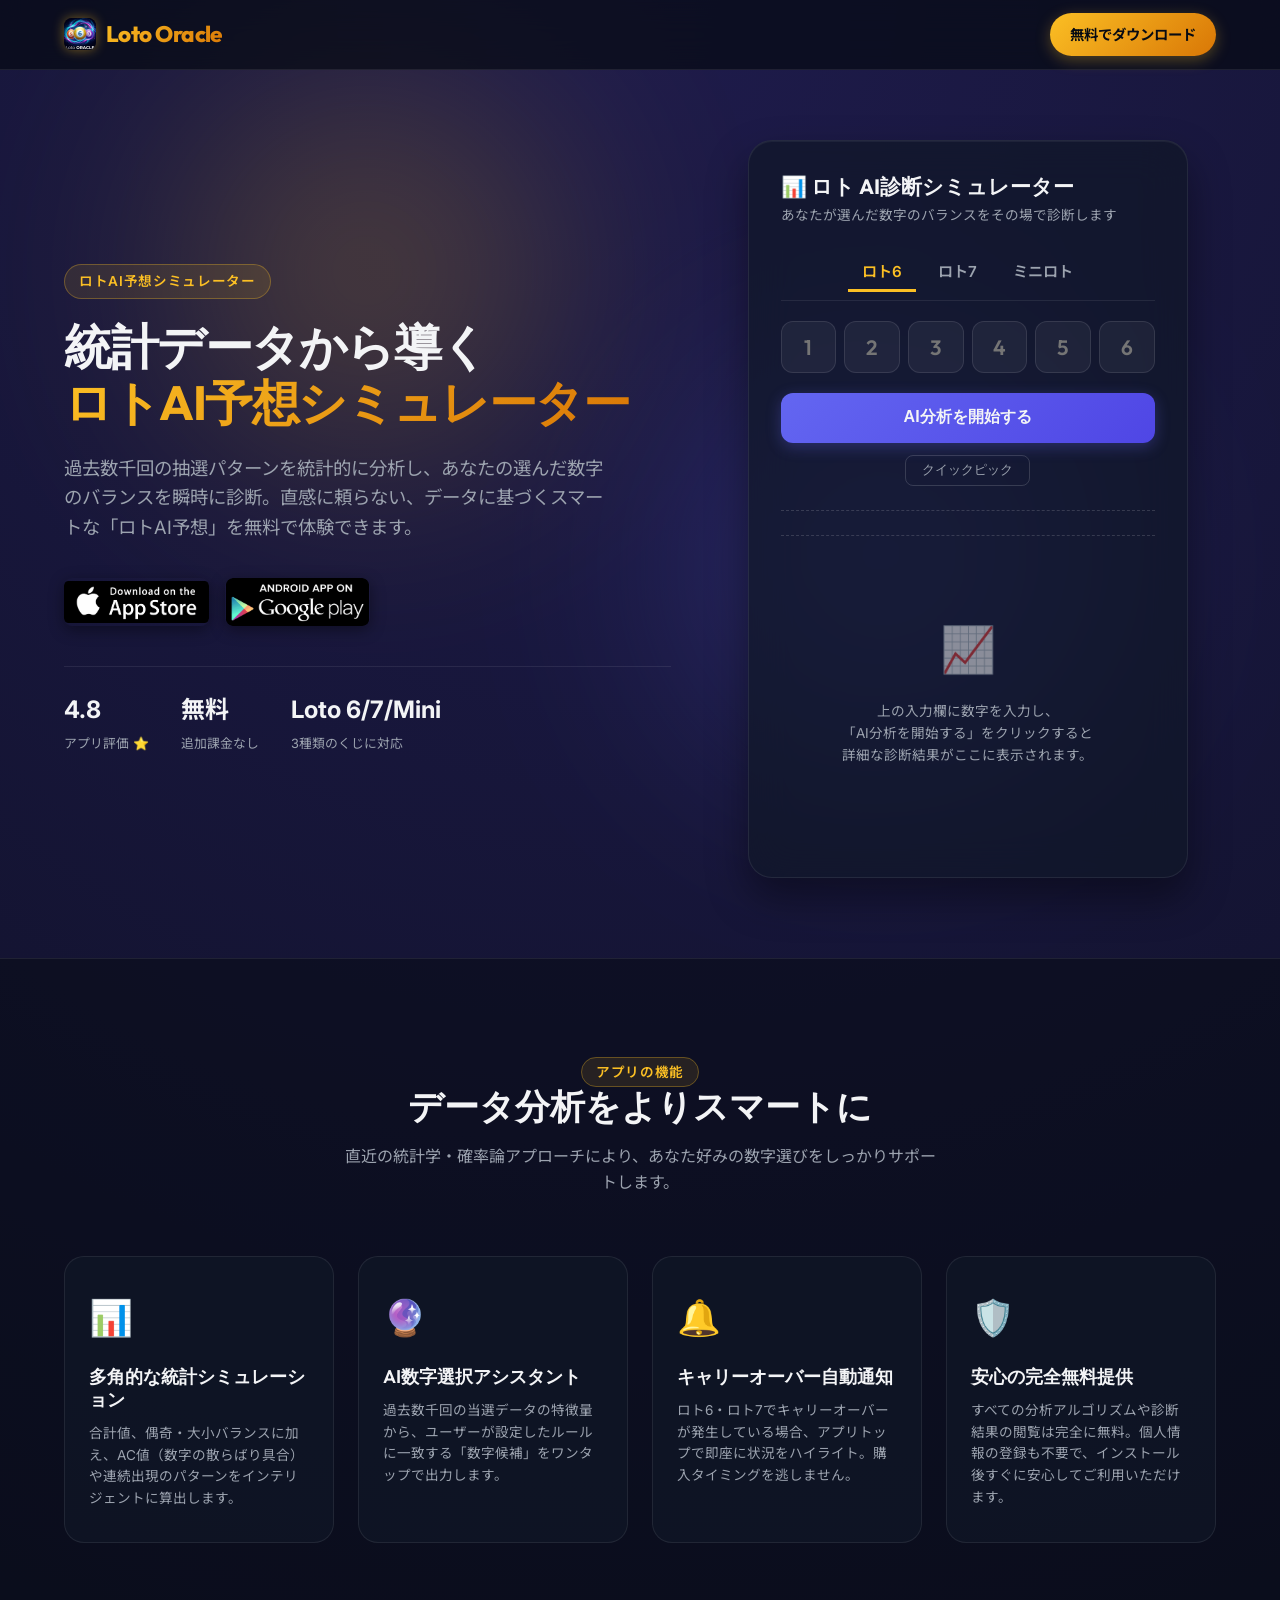
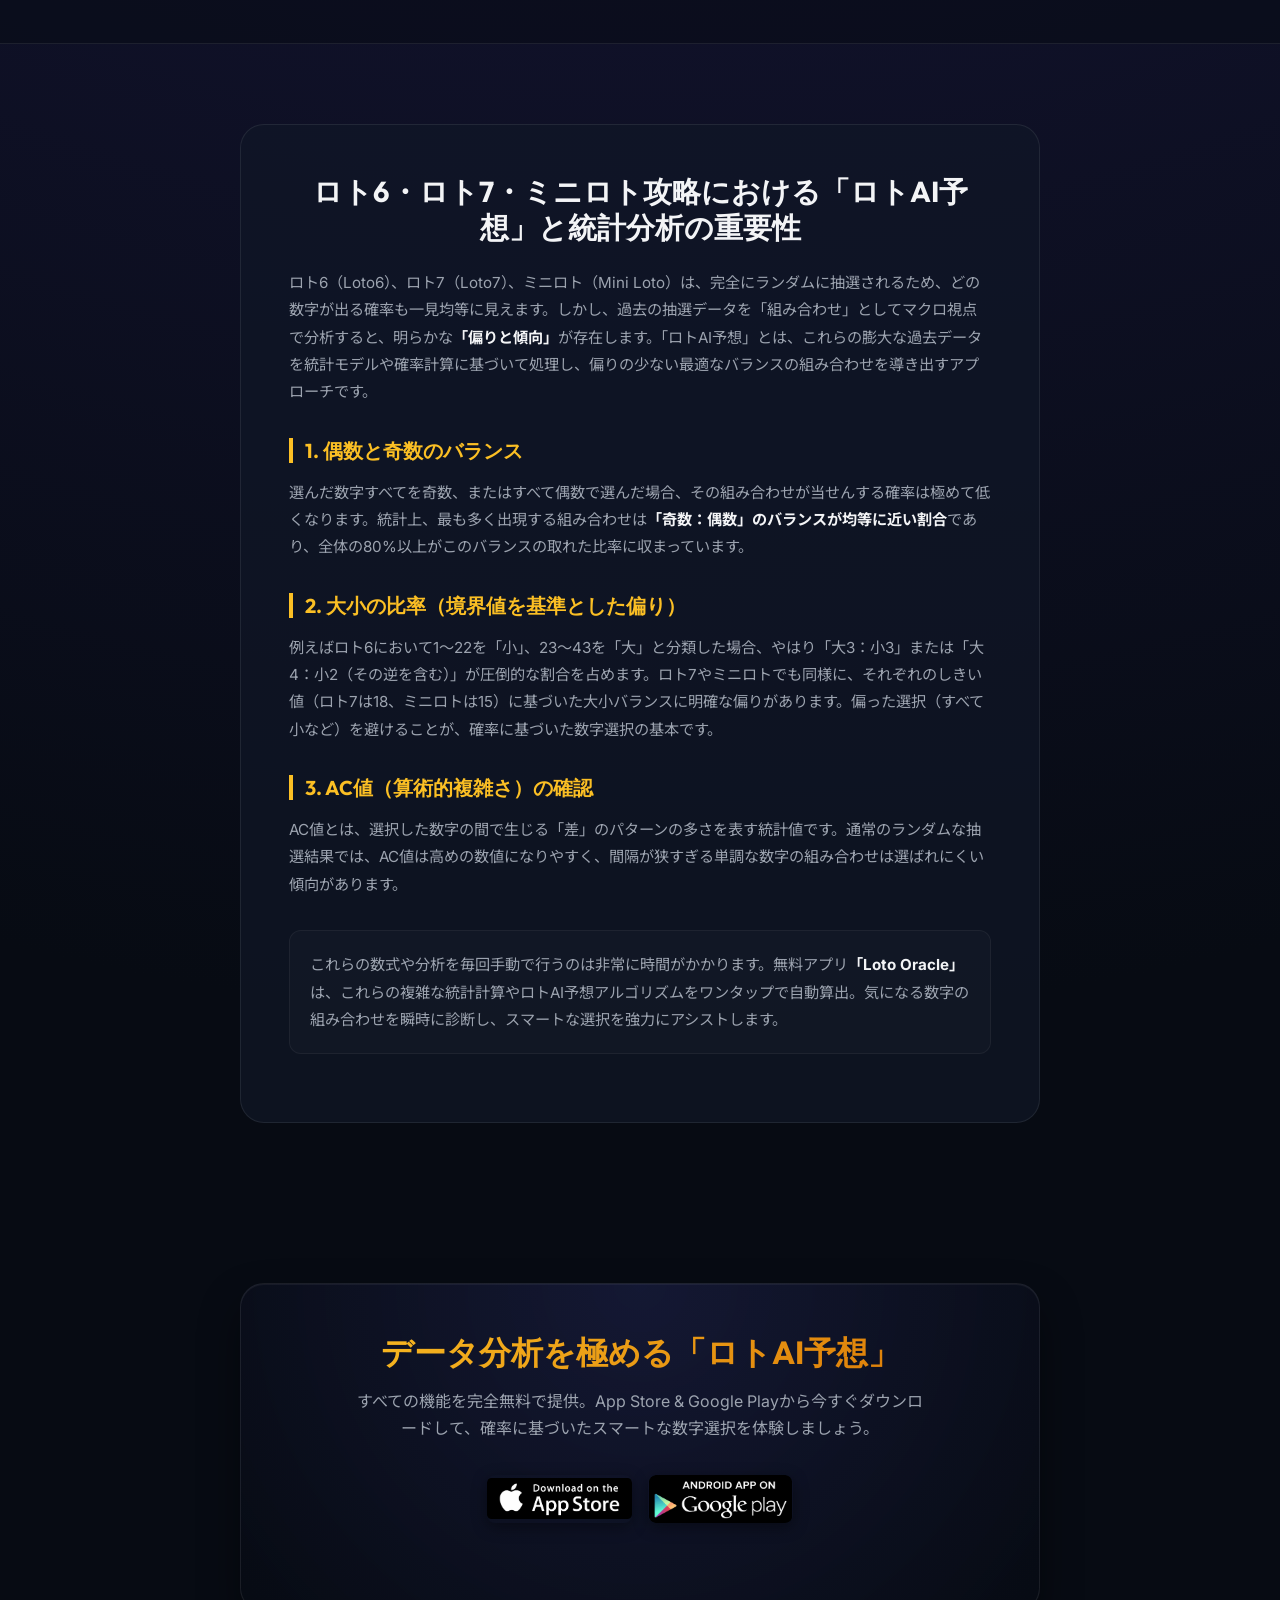
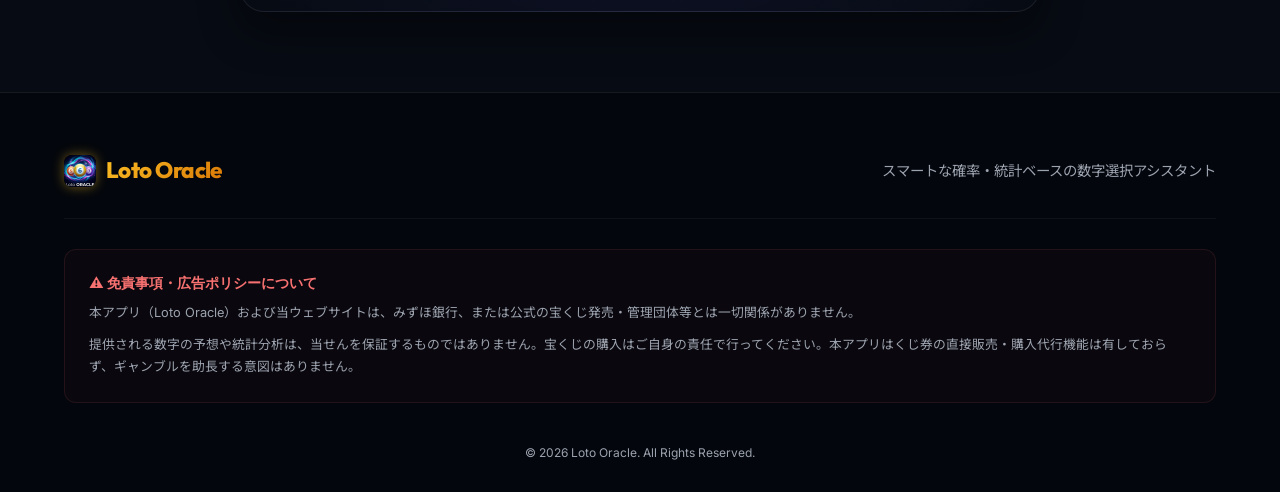
==== index.html @ 6b55619c "Initial commit for Loto Oracle LP" ====
<!DOCTYPE html>
<html lang="ja">
<head>
    <meta charset="UTF-8">
    <meta name="viewport" content="width=device-width, initial-scale=1.0">
    <title>ロトAI予想＆統計分析シミュレーター | Loto Oracle 公式サイト</title>
    <meta name="description" content="ロト6・ロト7・ミニロトのデータを高度分析する「ロトAI予想シミュレーター」。過去の出現確率や大小バランス、偶奇比率を瞬時に測定。データに基づく確率重視の選択を無料サポート。">
    <meta name="keywords" content="ロトAI予想, ロト6, ロト7, ミニロト, ロト 予想, ロト 統計, ロト 分析, ロト6 過去データ, ロト 無料アプリ, Loto Oracle">
    
    <!-- Open Graph Protocol (OGP) -->
    <meta property="og:title" content="ロトAI予想＆統計分析シミュレーター | Loto Oracle">
    <meta property="og:description" content="過去データから出現傾向をグラフ分析するシミュレーター。あなたの選択した数字をAIが即時に診断します！">
    <meta property="og:type" content="website">
    <meta property="og:url" content="https://loto-oracle.github.io/">
    <meta property="og:image" content="https://loto-oracle.github.io/assets/og-image.png">
    <meta property="og:site_name" content="Loto Oracle">
    
    <!-- Twitter Card -->
    <meta name="twitter:card" content="summary_large_image">
    <meta name="twitter:title" content="ロトAI予想＆統計分析シミュレーター | Loto Oracle">
    <meta name="twitter:description" content="ロト6・ロト7・ミニロトの過去データをAIで統計分析！あなたの選んだ数字のバランスを瞬時に測定する無料シミュレータアプリ。">
    
    <!-- Google Fonts -->
    <link rel="preconnect" href="https://fonts.googleapis.com">
    <link rel="preconnect" href="https://fonts.gstatic.com" crossorigin>
    <link href="https://fonts.googleapis.com/css2?family=Inter:wght@400;500;600;700;800&family=Outfit:wght@500;600;700;800&family=Noto+Sans+JP:wght@400;500;700&display=swap" rel="stylesheet">
    
    <!-- Stylesheet -->
    <link rel="stylesheet" href="style.css">
    
    <!-- Schema.org JSON-LD (Structured Data) for SEO -->
    <script type="application/ld+json">
    {
      "@context": "https://schema.org",
      "@type": "SoftwareApplication",
      "name": "Loto Oracle",
      "operatingSystem": "iOS, Android",
      "applicationCategory": "UtilitiesApplication",
      "offers": {
        "@type": "Offer",
        "price": "0",
        "priceCurrency": "JPY"
      },
      "description": "ロト6・ロト7・ミニロトの過去データをAIが統計分析し、数字の偏りや出現頻度を可視化する無料の分析ツールアプリ（ロトAI予想）。",
      "aggregateRating": {
        "@type": "AggregateRating",
        "ratingValue": "4.8",
        "ratingCount": "512"
      }
    }
    </script>
</head>
<body>

    <!-- Header -->
    <header class="header">
        <div class="header-container">
            <div class="logo">
                <img src="app-icon.png" alt="Loto Oracle App Icon" class="logo-icon-img">
                <span class="logo-text">Loto Oracle</span>
            </div>
            <a href="https://onelink.to/76cms6" class="header-cta-btn" id="header-download-btn">無料でダウンロード</a>
        </div>
    </header>

    <main>
        <!-- Hero Section -->
        <section class="hero-section">
            <div class="hero-background">
                <div class="glow-orb orb-1"></div>
                <div class="glow-orb orb-2"></div>
            </div>
            <div class="hero-container">
                <div class="hero-content">
                    <span class="badge">ロトAI予想シミュレーター</span>
                    <h1 class="hero-title">統計データから導く<br><span class="gradient-text">ロトAI予想シミュレーター</span></h1>
                    <p class="hero-subtitle">
                        過去数千回の抽選パターンを統計的に分析し、あなたの選んだ数字のバランスを瞬時に診断。直感に頼らない、データに基づくスマートな「ロトAI予想」を無料で体験できます。
                    </p>
                    <div class="download-buttons">
                        <a href="https://onelink.to/76cms6" class="store-badge-btn" target="_blank" id="hero-appstore">
                            <img src="app-store-badge.png" alt="App Store からダウンロード" class="store-badge-img">
                        </a>
                        <a href="https://onelink.to/76cms6" class="store-badge-btn" target="_blank" id="hero-googleplay">
                            <img src="google-play-badge.png" alt="Google Play で手に入れよう" class="store-badge-img">
                        </a>
                    </div>
                    <div class="app-stats">
                        <div class="stat-item">
                            <span class="stat-number">4.8</span>
                            <span class="stat-label">アプリ評価 ⭐</span>
                        </div>
                        <div class="stat-item">
                            <span class="stat-number">無料</span>
                            <span class="stat-label">追加課金なし</span>
                        </div>
                        <div class="stat-item">
                            <span class="stat-number">Loto 6/7/Mini</span>
                            <span class="stat-label">3種類のくじに対応</span>
                        </div>
                    </div>
                </div>
                <div class="hero-widget-area">
                    <!-- Web Diagnostic Simulator Widget -->
                    <div class="widget-card">
                        <div class="widget-header">
                            <h3>📊 ロト AI診断シミュレーター</h3>
                            <p>あなたが選んだ数字のバランスをその場で診断します</p>
                        </div>
                        <div class="widget-body">
                            <div class="widget-tabs">
                                <button type="button" class="tab-btn active" data-type="loto6">ロト6</button>
                                <button type="button" class="tab-btn" data-type="loto7">ロト7</button>
                                <button type="button" class="tab-btn" data-type="miniloto">ミニロト</button>
                            </div>
                            <div class="number-inputs" id="inputs-container">
                                <!-- Inputs dynamically generated by JavaScript -->
                            </div>
                            <button type="button" class="btn-diagnose" id="btn-diagnose">AI分析を開始する</button>
                            <div class="random-generator-container">
                                <button type="button" class="btn-secondary" id="btn-quick-select">クイックピック</button>
                            </div>

                            <!-- Diagnosis Result Area -->
                            <div class="result-area" id="result-area">
                                <!-- Placeholder -->
                                <div class="result-placeholder" id="result-placeholder">
                                    <div class="placeholder-icon">📈</div>
                                    <p>上の入力欄に数字を入力し、<br>「AI分析を開始する」をクリックすると<br>詳細な診断結果がここに表示されます。</p>
                                </div>

                                <!-- Diagnosis Result Content (Hidden initially) -->
                                <div class="result-content" id="result-content" style="display: none;">
                                    <div class="result-score-container">
                                        <div class="score-circle">
                                            <svg class="progress-ring" width="120" height="120">
                                                <circle class="progress-ring__circle-bg" stroke="#1f2937" stroke-width="8" fill="transparent" r="50" cx="60" cy="60"/>
                                                <circle class="progress-ring__circle" stroke="url(#goldGradient)" stroke-width="8" stroke-dasharray="314.16" stroke-dashoffset="314.16" fill="transparent" r="50" cx="60" cy="60"/>
                                                <defs>
                                                    <linearGradient id="goldGradient" x1="0%" y1="0%" x2="100%" y2="100%">
                                                        <stop offset="0%" stop-color="#fbbf24" />
                                                        <stop offset="100%" stop-color="#f59e0b" />
                                                    </linearGradient>
                                                </defs>
                                            </svg>
                                            <div class="score-value" id="score-value">0</div>
                                        </div>
                                        <div class="score-label-container">
                                            <h4 class="score-grade" id="score-grade">Cランク</h4>
                                            <p class="score-desc" id="score-summary">標準的な選択比率です。</p>
                                        </div>
                                    </div>
                                    <div class="details-list">
                                        <div class="detail-item">
                                            <span class="detail-name">🔢 合計値（バランス）</span>
                                            <span class="detail-status" id="detail-sum">-</span>
                                        </div>
                                        <div class="detail-item">
                                            <span class="detail-name">⚖️ 偶数・奇数の比率</span>
                                            <span class="detail-status" id="detail-evenodd">-</span>
                                        </div>
                                        <div class="detail-item">
                                            <span class="detail-name">📐 大小バランス <span id="highlow-threshold-label">(23基準)</span></span>
                                            <span class="detail-status" id="detail-highlow">-</span>
                                        </div>
                                        <div class="detail-item">
                                            <span class="detail-name">🔗 連続する数字の数</span>
                                            <span class="detail-status" id="detail-consecutive">-</span>
                                        </div>
                                    </div>
                                    <div class="result-footer-cta">
                                        <p>アプリ版なら、さらに詳細な**AC値**や**スランプ数字**の判定、過去データとの完全一致チェック機能が無料で利用可能です！</p>
                                        <a href="https://onelink.to/76cms6" class="btn-small-download">アプリでさらに詳しく診断する 🚀</a>
                                    </div>
                                </div>
                            </div>
                        </div>
                    </div>
                </div>
            </div>
        </section>

        <!-- Features Section -->
        <section class="features-section" id="features">
            <div class="container">
                <div class="section-header">
                    <span class="badge">アプリの機能</span>
                    <h2>データ分析をよりスマートに</h2>
                    <p class="section-desc">直近の統計学・確率論アプローチにより、あなた好みの数字選びをしっかりサポートします。</p>
                </div>
                <div class="features-grid">
                    <div class="feature-card">
                        <div class="feature-icon">📊</div>
                        <h3>多角的な統計シミュレーション</h3>
                        <p>合計値、偶奇・大小バランスに加え、AC値（数字の散らばり具合）や連続出現のパターンをインテリジェントに算出します。</p>
                    </div>
                    <div class="feature-card">
                        <div class="feature-icon">🔮</div>
                        <h3>AI数字選択アシスタント</h3>
                        <p>過去数千回の当選データの特徴量から、ユーザーが設定したルールに一致する「数字候補」をワンタップで出力します。</p>
                    </div>
                    <div class="feature-card">
                        <div class="feature-icon">🔔</div>
                        <h3>キャリーオーバー自動通知</h3>
                        <p>ロト6・ロト7でキャリーオーバーが発生している場合、アプリトップで即座に状況をハイライト。購入タイミングを逃しません。</p>
                    </div>
                    <div class="feature-card">
                        <div class="feature-icon">🛡️</div>
                        <h3>安心の完全無料提供</h3>
                        <p>すべての分析アルゴリズムや診断結果の閲覧は完全に無料。個人情報の登録も不要で、インストール後すぐに安心してご利用いただけます。</p>
                    </div>
                </div>
            </div>
        </section>

        <!-- SEO Article & Statistical Knowledge Section -->
        <section class="seo-article-section">
            <div class="container">
                <article class="seo-article">
                    <h2>ロト6・ロト7・ミニロト攻略における「ロトAI予想」と統計分析の重要性</h2>
                    <p>
                        ロト6（Loto6）、ロト7（Loto7）、ミニロト（Mini Loto）は、完全にランダムに抽選されるため、どの数字が出る確率も一見均等に見えます。しかし、過去の抽選データを「組み合わせ」としてマクロ視点で分析すると、明らかな<strong>「偏りと傾向」</strong>が存在します。「ロトAI予想」とは、これらの膨大な過去データを統計モデルや確率計算に基づいて処理し、偏りの少ない最適なバランスの組み合わせを導き出すアプローチです。
                    </p>
                    <h3>1. 偶数と奇数のバランス</h3>
                    <p>
                        選んだ数字すべてを奇数、またはすべて偶数で選んだ場合、その組み合わせが当せんする確率は極めて低くなります。統計上、最も多く出現する組み合わせは<strong>「奇数：偶数」のバランスが均等に近い割合</strong>であり、全体の80%以上がこのバランスの取れた比率に収まっています。
                    </p>
                    <h3>2. 大小の比率（境界値を基準とした偏り）</h3>
                    <p>
                        例えばロト6において1〜22を「小」、23〜43を「大」と分類した場合、やはり「大3：小3」または「大4：小2（その逆を含む）」が圧倒的な割合を占めます。ロト7やミニロトでも同様に、それぞれのしきい値（ロト7は18、ミニロトは15）に基づいた大小バランスに明確な偏りがあります。偏った選択（すべて小など）を避けることが、確率に基づいた数字選択の基本です。
                    </p>
                    <h3>3. AC値（算術的複雑さ）の確認</h3>
                    <p>
                        AC値とは、選択した数字の間で生じる「差」のパターンの多さを表す統計値です。通常のランダムな抽選結果では、AC値は高めの数値になりやすく、間隔が狭すぎる単調な数字の組み合わせは選ばれにくい傾向があります。
                    </p>
                    <p class="article-conclusion">
                        これらの数式や分析を毎回手動で行うのは非常に時間がかかります。無料アプリ<strong>「Loto Oracle」</strong>は、これらの複雑な統計計算やロトAI予想アルゴリズムをワンタップで自動算出。気になる数字の組み合わせを瞬時に診断し、スマートな選択を強力にアシストします。
                    </p>
                </article>
            </div>
        </section>

        <!-- App Download CTA Section -->
        <section class="app-download-section">
            <div class="container">
                <div class="download-card">
                    <h2>データ分析を極める「ロトAI予想」</h2>
                    <p>すべての機能を完全無料で提供。App Store & Google Playから今すぐダウンロードして、確率に基づいたスマートな数字選択を体験しましょう。</p>
                    <div class="download-buttons center">
                        <a href="https://onelink.to/76cms6" class="store-badge-btn" target="_blank" id="footer-appstore">
                            <img src="app-store-badge.png" alt="App Store からダウンロード" class="store-badge-img">
                        </a>
                        <a href="https://onelink.to/76cms6" class="store-badge-btn" target="_blank" id="footer-googleplay">
                            <img src="google-play-badge.png" alt="Google Play で手に入れよう" class="store-badge-img">
                        </a>
                    </div>
                </div>
            </div>
        </section>
    </main>

    <!-- Footer -->
    <footer class="footer">
        <div class="footer-container">
            <div class="footer-top">
                <div class="logo">
                    <img src="app-icon.png" alt="Loto Oracle App Icon" class="logo-icon-img">
                    <span class="logo-text">Loto Oracle</span>
                </div>
                <p class="footer-tagline">スマートな確率・統計ベースの数字選択アシスタント</p>
            </div>
            
            <div class="footer-disclaimer">
                <h4>⚠️ 免責事項・広告ポリシーについて</h4>
                <p>
                    本アプリ（Loto Oracle）および当ウェブサイトは、みずほ銀行、または公式の宝くじ発売・管理団体等とは一切関係がありません。
                </p>
                <p>
                    提供される数字の予想や統計分析は、当せんを保証するものではありません。宝くじの購入はご自身の責任で行ってください。本アプリはくじ券の直接販売・購入代行機能は有しておらず、ギャンブルを助長する意図はありません。
                </p>
            </div>

            <div class="footer-bottom">
                <p class="copyright">&copy; 2026 Loto Oracle. All Rights Reserved.</p>
            </div>
        </div>
    </footer>

    <!-- Script -->
    <script src="script.js"></script>
</body>
</html>
---- style.css ----
/* ==========================================================================
   Loto Oracle CSS Stylesheet
   ========================================================================== */

/* Variables & Design Tokens */
:root {
    --bg-main: #070b13;
    --bg-card: rgba(17, 24, 39, 0.7);
    --bg-card-border: rgba(255, 255, 255, 0.08);
    --text-primary: #f3f4f6;
    --text-secondary: #9ca3af;
    
    --primary-grad: linear-gradient(135deg, #fbbf24 0%, #d97706 100%);
    --secondary-grad: linear-gradient(135deg, #6366f1 0%, #4f46e5 100%);
    --bg-grad-dark: radial-gradient(circle at 50% 0%, #1e1b4b 0%, #070b13 70%);
    
    --gold: #fbbf24;
    --gold-hover: #f59e0b;
    --green-accent: #34d399;
    --red-accent: #f87171;
    
    --font-sans: 'Inter', 'Noto Sans JP', sans-serif;
    --font-display: 'Outfit', 'Inter', sans-serif;
    
    --transition-smooth: all 0.3s cubic-bezier(0.4, 0, 0.2, 1);
    --shadow-premium: 0 20px 40px rgba(0, 0, 0, 0.4), inset 0 1px 0 rgba(255, 255, 255, 0.05);
}

/* Global Reset */
*, *::before, *::after {
    box-sizing: border-box;
    margin: 0;
    padding: 0;
}

html {
    scroll-behavior: smooth;
    font-size: 16px;
}

body {
    background-color: var(--bg-main);
    background-image: var(--bg-grad-dark);
    color: var(--text-primary);
    font-family: var(--font-sans);
    line-height: 1.6;
    -webkit-font-smoothing: antialiased;
    overflow-x: hidden;
}

a {
    color: inherit;
    text-decoration: none;
}

/* Typography Hierarchy */
h1, h2, h3, h4 {
    font-family: var(--font-display);
    font-weight: 700;
    line-height: 1.25;
}

/* Header Styling */
.header {
    position: fixed;
    top: 0;
    left: 0;
    width: 100%;
    height: 70px;
    background: rgba(7, 11, 19, 0.7);
    backdrop-filter: blur(16px);
    -webkit-backdrop-filter: blur(16px);
    border-bottom: 1px solid var(--bg-card-border);
    z-index: 100;
    display: flex;
    align-items: center;
}

.header-container {
    max-width: 1200px;
    width: 100%;
    margin: 0 auto;
    padding: 0 24px;
    display: flex;
    justify-content: space-between;
    align-items: center;
}

.logo {
    display: flex;
    align-items: center;
    gap: 10px;
}

.logo-icon-img {
    width: 32px;
    height: 32px;
    border-radius: 8px;
    box-shadow: 0 0 12px rgba(251, 191, 36, 0.45);
    display: block;
}

.logo-text {
    font-size: 1.4rem;
    font-family: var(--font-display);
    font-weight: 800;
    letter-spacing: -0.025em;
    background: var(--primary-grad);
    -webkit-background-clip: text;
    -webkit-text-fill-color: transparent;
}

.header-cta-btn {
    background: var(--primary-grad);
    color: #070b13;
    padding: 10px 20px;
    border-radius: 9999px;
    font-size: 0.9rem;
    font-weight: 700;
    box-shadow: 0 4px 15px rgba(251, 191, 36, 0.3);
    transition: var(--transition-smooth);
}

.header-cta-btn:hover {
    transform: translateY(-2px);
    box-shadow: 0 6px 20px rgba(251, 191, 36, 0.5);
}

/* Hero Section */
.hero-section {
    position: relative;
    padding: 140px 0 80px 0;
    min-height: 100vh;
    display: flex;
    align-items: center;
    justify-content: center;
}

.hero-background {
    position: absolute;
    top: 0;
    left: 0;
    width: 100%;
    height: 100%;
    overflow: hidden;
    pointer-events: none;
    z-index: 0;
}

.glow-orb {
    position: absolute;
    border-radius: 50%;
    filter: blur(120px);
    opacity: 0.25;
}

.orb-1 {
    top: 10%;
    left: 15%;
    width: 350px;
    height: 350px;
    background: #fbbf24;
}

.orb-2 {
    bottom: 20%;
    right: 15%;
    width: 400px;
    height: 400px;
    background: #6366f1;
}

.hero-container {
    max-width: 1200px;
    width: 100%;
    margin: 0 auto;
    padding: 0 24px;
    display: grid;
    grid-template-columns: 1.1fr 0.9fr;
    gap: 48px;
    align-items: center;
    position: relative;
    z-index: 1;
}

.hero-content {
    display: flex;
    flex-direction: column;
    align-items: flex-start;
}

.badge {
    background: rgba(251, 191, 36, 0.1);
    border: 1px solid rgba(251, 191, 36, 0.3);
    color: var(--gold);
    padding: 6px 14px;
    border-radius: 9999px;
    font-size: 0.85rem;
    font-weight: 600;
    margin-bottom: 20px;
    letter-spacing: 0.05em;
}

.hero-title {
    font-size: 3rem;
    line-height: 1.15;
    margin-bottom: 24px;
    letter-spacing: -0.03em;
}

.gradient-text {
    background: var(--primary-grad);
    -webkit-background-clip: text;
    -webkit-text-fill-color: transparent;
}

.hero-subtitle {
    font-size: 1.15rem;
    color: var(--text-secondary);
    margin-bottom: 36px;
    max-width: 540px;
}

/* Download Store Buttons */
.download-buttons {
    display: flex;
    gap: 16px;
    margin-bottom: 40px;
    width: 100%;
}

.store-badge-btn {
    display: inline-block;
    transition: var(--transition-smooth);
    border-radius: 8px;
    box-shadow: 0 4px 15px rgba(0, 0, 0, 0.4);
    height: 48px;
    width: 145px;
    flex-shrink: 0;
}

.store-badge-btn:hover {
    transform: translateY(-2px);
    box-shadow: 0 8px 25px rgba(251, 191, 36, 0.3);
}

.store-badge-img {
    display: block;
    width: 100%;
    height: 100%;
    object-fit: contain;
    border-radius: 8px;
}

.store-badge-btn svg {
    display: block;
    width: 100%;
    height: auto;
}

.app-stats {
    display: flex;
    gap: 32px;
    border-top: 1px solid var(--bg-card-border);
    padding-top: 24px;
    width: 100%;
}

.stat-item {
    display: flex;
    flex-direction: column;
}

.stat-number {
    font-size: 1.5rem;
    font-weight: 700;
    color: var(--text-primary);
}

.stat-label {
    font-size: 0.8rem;
    color: var(--text-secondary);
    margin-top: 4px;
}

/* Interactive Widget Card */
.hero-widget-area {
    display: flex;
    justify-content: center;
}

.widget-card {
    background: var(--bg-card);
    border: 1px solid var(--bg-card-border);
    backdrop-filter: blur(20px);
    -webkit-backdrop-filter: blur(20px);
    padding: 32px;
    border-radius: 24px;
    box-shadow: var(--shadow-premium);
    width: 100%;
    max-width: 440px;
}

.widget-header {
    margin-bottom: 24px;
}

.widget-header h3 {
    font-size: 1.3rem;
    margin-bottom: 6px;
    color: var(--text-primary);
}

.widget-header p {
    font-size: 0.85rem;
    color: var(--text-secondary);
}

.widget-tabs {
    display: flex;
    justify-content: center;
    gap: 8px;
    margin-bottom: 20px;
    border-bottom: 1px solid rgba(255, 255, 255, 0.08);
    padding-bottom: 8px;
}

.tab-btn {
    background: transparent;
    border: none;
    color: var(--text-secondary);
    font-family: var(--font-sans);
    font-size: 0.95rem;
    font-weight: 600;
    padding: 8px 14px;
    cursor: pointer;
    transition: var(--transition-smooth);
    border-bottom: 3px solid transparent;
}

.tab-btn:hover {
    color: var(--text-primary);
}

.tab-btn.active {
    color: var(--gold);
    border-bottom-color: var(--gold);
}

.number-inputs {
    display: grid;
    gap: 8px;
    margin-bottom: 20px;
}

.number-inputs.cols-5 {
    grid-template-columns: repeat(5, 1fr);
}

.number-inputs.cols-6 {
    grid-template-columns: repeat(6, 1fr);
}

.number-inputs.cols-7 {
    grid-template-columns: repeat(7, 1fr);
}

.num-input {
    background: rgba(255, 255, 255, 0.05);
    border: 1px solid rgba(255, 255, 255, 0.1);
    border-radius: 12px;
    height: 52px;
    width: 100%;
    text-align: center;
    color: var(--text-primary);
    font-family: var(--font-display);
    font-size: 1.3rem;
    font-weight: 600;
    transition: var(--transition-smooth);
}

.num-input:focus {
    outline: none;
    border-color: var(--gold);
    background: rgba(251, 191, 36, 0.05);
    box-shadow: 0 0 10px rgba(251, 191, 36, 0.2);
}

/* Chrome/Safari/Opera number input arrows removal */
.num-input::-webkit-outer-spin-button,
.num-input::-webkit-inner-spin-button {
    -webkit-appearance: none;
    margin: 0;
}

/* Firefox number input arrows removal */
.num-input[type=number] {
    -moz-appearance: textfield;
}

.btn-diagnose {
    background: var(--secondary-grad);
    color: var(--text-primary);
    border: none;
    border-radius: 12px;
    width: 100%;
    height: 50px;
    font-size: 1rem;
    font-weight: 700;
    cursor: pointer;
    box-shadow: 0 4px 15px rgba(99, 102, 241, 0.3);
    transition: var(--transition-smooth);
    margin-bottom: 12px;
}

.btn-diagnose:hover {
    transform: translateY(-2px);
    box-shadow: 0 6px 20px rgba(99, 102, 241, 0.5);
}

.random-generator-container {
    display: flex;
    justify-content: center;
    margin-bottom: 24px;
}

.btn-secondary {
    background: transparent;
    border: 1px solid rgba(255, 255, 255, 0.15);
    color: var(--text-secondary);
    border-radius: 8px;
    padding: 6px 16px;
    font-size: 0.8rem;
    font-weight: 500;
    cursor: pointer;
    transition: var(--transition-smooth);
}

.btn-secondary:hover {
    border-color: var(--text-primary);
    color: var(--text-primary);
    background: rgba(255, 255, 255, 0.05);
}

/* Result Area in Widget */
.result-area {
    border-top: 1px dashed rgba(255, 255, 255, 0.15);
    padding-top: 24px;
    animation: fadeIn 0.5s ease-out forwards;
}

@keyframes fadeIn {
    from { opacity: 0; transform: translateY(10px); }
    to { opacity: 1; transform: translateY(0); }
}

.result-score-container {
    display: flex;
    align-items: center;
    gap: 24px;
    margin-bottom: 20px;
}

.score-circle {
    position: relative;
    width: 120px;
    height: 120px;
    display: flex;
    align-items: center;
    justify-content: center;
}

.progress-ring {
    position: absolute;
    top: 0;
    left: 0;
    transform: rotate(-90deg);
}

.score-value {
    font-family: var(--font-display);
    font-size: 2.2rem;
    font-weight: 800;
    color: var(--gold);
}

.score-label-container {
    flex: 1;
}

.score-grade {
    font-size: 1.4rem;
    color: var(--gold);
    margin-bottom: 4px;
}

.score-desc {
    font-size: 0.8rem;
    color: var(--text-secondary);
}

.details-list {
    display: flex;
    flex-direction: column;
    gap: 10px;
    margin-bottom: 20px;
}

.detail-item {
    display: flex;
    justify-content: space-between;
    font-size: 0.85rem;
    padding: 8px 12px;
    background: rgba(255, 255, 255, 0.02);
    border-radius: 8px;
    border-left: 3px solid var(--gold);
}

.detail-name {
    color: var(--text-secondary);
}

.detail-status {
    font-weight: 600;
    color: var(--text-primary);
}

.result-footer-cta {
    background: rgba(251, 191, 36, 0.05);
    border: 1px solid rgba(251, 191, 36, 0.15);
    border-radius: 12px;
    padding: 16px;
    font-size: 0.8rem;
    text-align: center;
}

.result-footer-cta p {
    color: var(--text-secondary);
    margin-bottom: 12px;
    line-height: 1.5;
}

.result-footer-cta strong {
    color: var(--gold);
}

.btn-small-download {
    display: inline-block;
    background: var(--primary-grad);
    color: #070b13;
    width: 100%;
    padding: 10px;
    border-radius: 8px;
    font-weight: 700;
    transition: var(--transition-smooth);
}

.btn-small-download:hover {
    transform: scale(1.02);
    box-shadow: 0 5px 15px rgba(251, 191, 36, 0.3);
}

/* Features Section */
.features-section {
    padding: 100px 0;
    background: rgba(7, 11, 19, 0.5);
    border-top: 1px solid var(--bg-card-border);
    border-bottom: 1px solid var(--bg-card-border);
}

.container {
    max-width: 1200px;
    margin: 0 auto;
    padding: 0 24px;
}

.section-header {
    text-align: center;
    max-width: 600px;
    margin: 0 auto 60px auto;
}

.section-header h2 {
    font-size: 2.2rem;
    margin-bottom: 16px;
}

.section-desc {
    color: var(--text-secondary);
}

.features-grid {
    display: grid;
    grid-template-columns: repeat(4, 1fr);
    gap: 24px;
}

.feature-card {
    background: var(--bg-card);
    border: 1px solid var(--bg-card-border);
    border-radius: 20px;
    padding: 32px 24px;
    transition: var(--transition-smooth);
}

.feature-card:hover {
    transform: translateY(-5px);
    border-color: rgba(251, 191, 36, 0.3);
    box-shadow: 0 10px 30px rgba(0, 0, 0, 0.3);
}

.feature-icon {
    font-size: 2.2rem;
    margin-bottom: 20px;
}

.feature-card h3 {
    font-size: 1.15rem;
    margin-bottom: 12px;
    font-weight: 600;
}

.feature-card p {
    font-size: 0.85rem;
    color: var(--text-secondary);
    line-height: 1.6;
}

/* SEO Article Section */
.seo-article-section {
    padding: 80px 0;
}

.seo-article {
    max-width: 800px;
    margin: 0 auto;
    background: var(--bg-card);
    border: 1px solid var(--bg-card-border);
    border-radius: 24px;
    padding: 48px;
}

.seo-article h2 {
    font-size: 1.8rem;
    margin-bottom: 24px;
    text-align: center;
}

.seo-article h3 {
    font-size: 1.25rem;
    margin-top: 32px;
    margin-bottom: 16px;
    color: var(--gold);
    border-left: 4px solid var(--gold);
    padding-left: 12px;
}

.seo-article p {
    color: var(--text-secondary);
    font-size: 0.95rem;
    line-height: 1.8;
    margin-bottom: 20px;
}

.seo-article strong {
    color: var(--text-primary);
}

.article-conclusion {
    background: rgba(255, 255, 255, 0.02);
    border: 1px solid rgba(255, 255, 255, 0.05);
    border-radius: 12px;
    padding: 20px;
    margin-top: 32px;
}

/* Footer Section */
.footer {
    background: #03060c;
    border-top: 1px solid var(--bg-card-border);
    padding: 60px 0 30px 0;
}

.footer-container {
    max-width: 1200px;
    margin: 0 auto;
    padding: 0 24px;
}

.footer-top {
    display: flex;
    justify-content: space-between;
    align-items: center;
    border-bottom: 1px solid rgba(255, 255, 255, 0.05);
    padding-bottom: 30px;
    margin-bottom: 30px;
}

.footer-tagline {
    font-size: 0.9rem;
    color: var(--text-secondary);
}

.footer-disclaimer {
    background: rgba(248, 113, 113, 0.03);
    border: 1px solid rgba(248, 113, 113, 0.1);
    border-radius: 12px;
    padding: 24px;
    margin-bottom: 40px;
}

.footer-disclaimer h4 {
    color: var(--red-accent);
    font-size: 0.9rem;
    margin-bottom: 10px;
}

.footer-disclaimer p {
    font-size: 0.8rem;
    color: var(--text-secondary);
    line-height: 1.7;
    margin-bottom: 10px;
}

.footer-disclaimer p:last-child {
    margin-bottom: 0;
}

.footer-bottom {
    display: flex;
    justify-content: center;
}

.copyright {
    font-size: 0.75rem;
    color: var(--text-secondary);
}

/* Responsive Media Queries */
@media (max-width: 1024px) {
    .hero-container {
        grid-template-columns: 1fr;
        text-align: center;
        gap: 60px;
    }
    
    .hero-content {
        align-items: center;
    }
    
    .hero-subtitle {
        max-width: 100%;
    }
    
    .download-buttons {
        justify-content: center;
    }
    
    .app-stats {
        justify-content: center;
    }
    
    .features-grid {
        grid-template-columns: repeat(2, 1fr);
    }
}

@media (max-width: 768px) {
    .hero-title {
        font-size: 2.3rem;
    }
    
    .features-grid {
        grid-template-columns: 1fr;
    }
    
    .seo-article {
        padding: 24px;
    }
    
    .footer-top {
        flex-direction: column;
        gap: 20px;
        text-align: center;
    }
}

@media (max-width: 480px) {
    .widget-card {
        padding: 20px 16px;
    }
    .num-input {
        height: 46px;
        font-size: 1.15rem;
        border-radius: 8px;
    }
    .widget-tabs {
        gap: 4px;
        margin-bottom: 16px;
    }
    .tab-btn {
        font-size: 0.85rem;
        padding: 6px 10px;
    }
    .detail-item {
        font-size: 0.8rem;
        padding: 6px 10px;
    }
    .result-score-container {
        gap: 16px;
    }
    .score-circle {
        width: 100px;
        height: 100px;
    }
    .progress-ring {
        width: 100px;
        height: 100px;
    }
    .progress-ring__circle-bg,
    .progress-ring__circle {
        r: 40;
        cx: 50;
        cy: 50;
        stroke-width: 6;
    }
    .score-value {
        font-size: 1.8rem;
    }
}

/* App Download Section */
.app-download-section {
    padding: 80px 0;
    text-align: center;
}

.download-card {
    background: radial-gradient(circle at 50% 0%, rgba(99, 102, 241, 0.15) 0%, rgba(7, 11, 19, 0.8) 100%);
    border: 1px solid rgba(255, 255, 255, 0.08);
    border-radius: 24px;
    padding: 48px;
    max-width: 800px;
    margin: 0 auto;
    box-shadow: var(--shadow-premium);
}

.download-card h2 {
    font-size: 2rem;
    margin-bottom: 16px;
    background: var(--primary-grad);
    -webkit-background-clip: text;
    -webkit-text-fill-color: transparent;
}

.download-card p {
    color: var(--text-secondary);
    max-width: 580px;
    margin: 0 auto 32px auto;
    font-size: 1rem;
    line-height: 1.7;
}

.download-buttons.center {
    justify-content: center;
}

/* Placeholder styling inside result area to prevent layout shift */
.result-placeholder {
    display: flex;
    flex-direction: column;
    align-items: center;
    justify-content: center;
    padding: 30px 20px;
    text-align: center;
    border-top: 1px dashed rgba(255, 255, 255, 0.15);
    color: var(--text-secondary);
    min-height: 310px; /* Maintain height similar to actual results */
}

.placeholder-icon {
    font-size: 2.8rem;
    margin-bottom: 16px;
    opacity: 0.5;
    animation: placeholderPulse 2s infinite ease-in-out;
}

@keyframes placeholderPulse {
    0%, 100% { transform: scale(1); opacity: 0.4; }
    50% { transform: scale(1.08); opacity: 0.7; }
}

.result-placeholder p {
    font-size: 0.85rem;
    line-height: 1.6;
}

.result-content {
    animation: fadeIn 0.4s ease-out forwards;
}
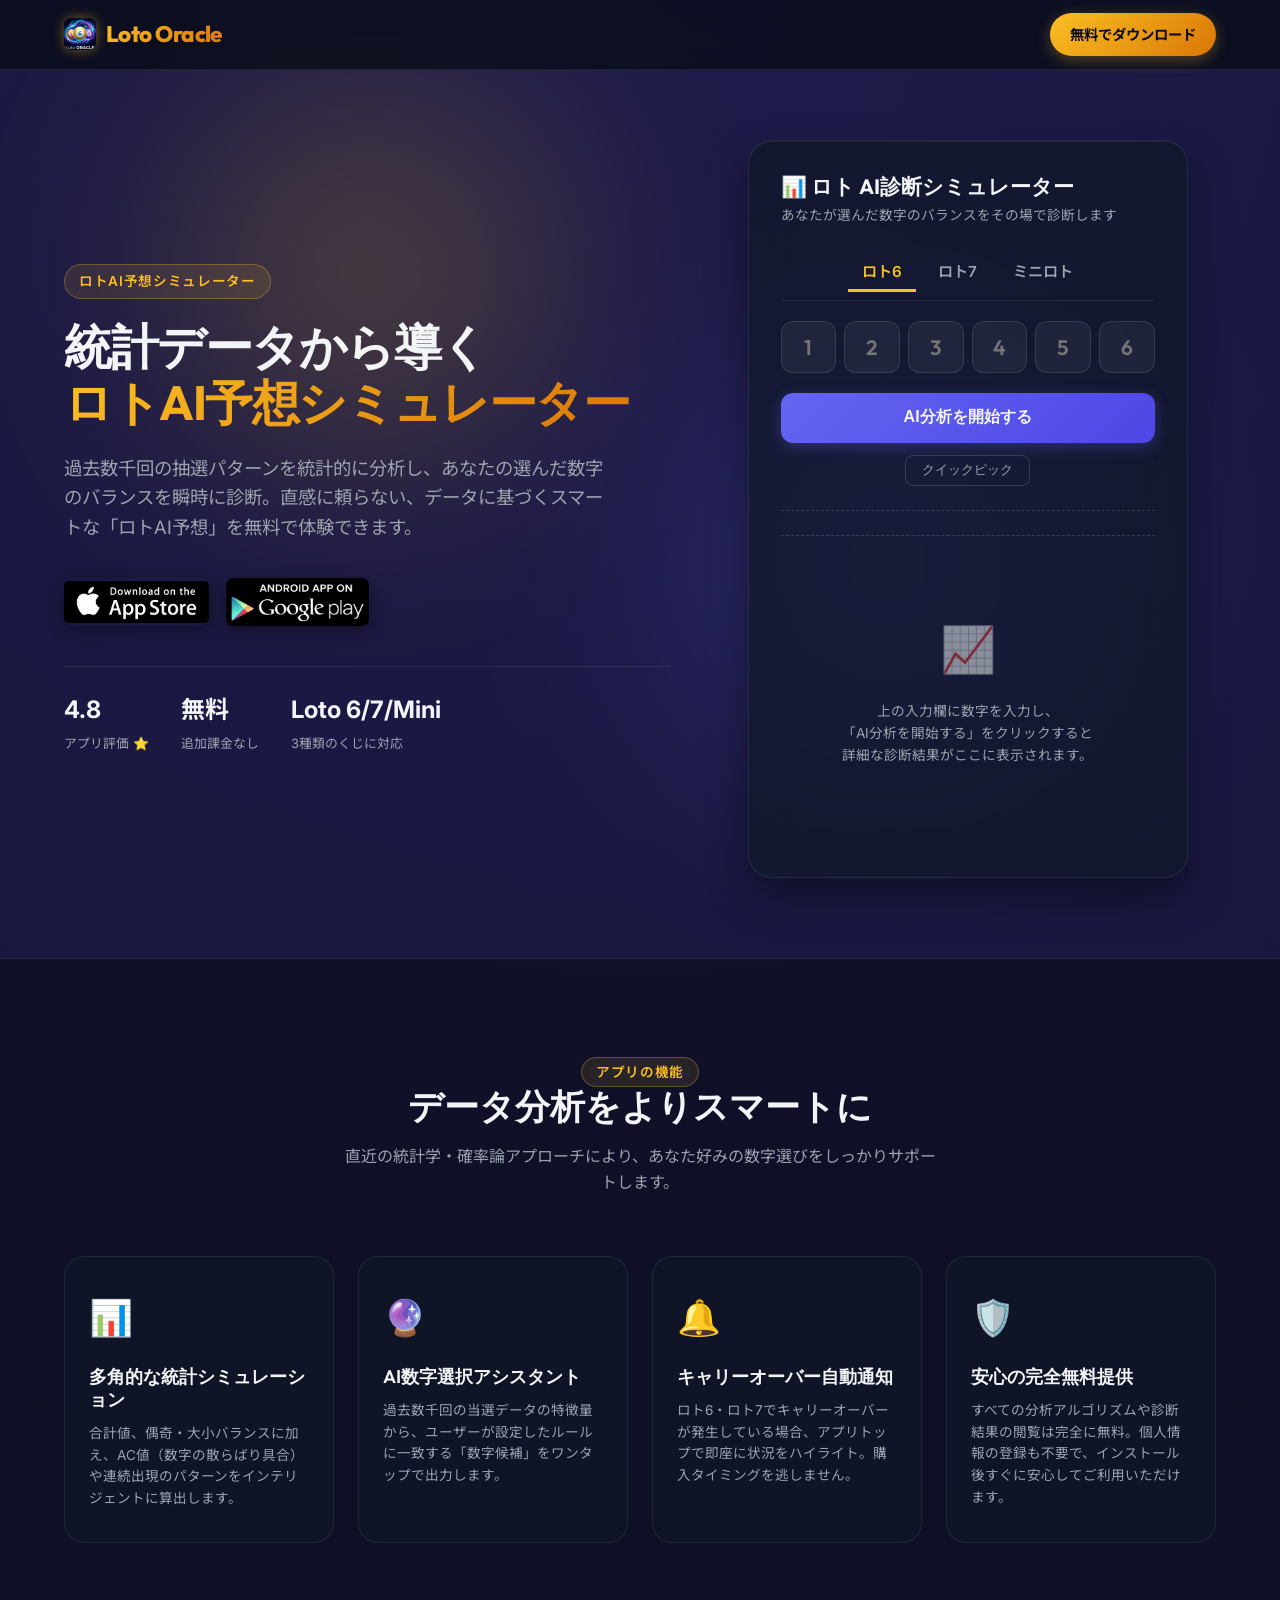
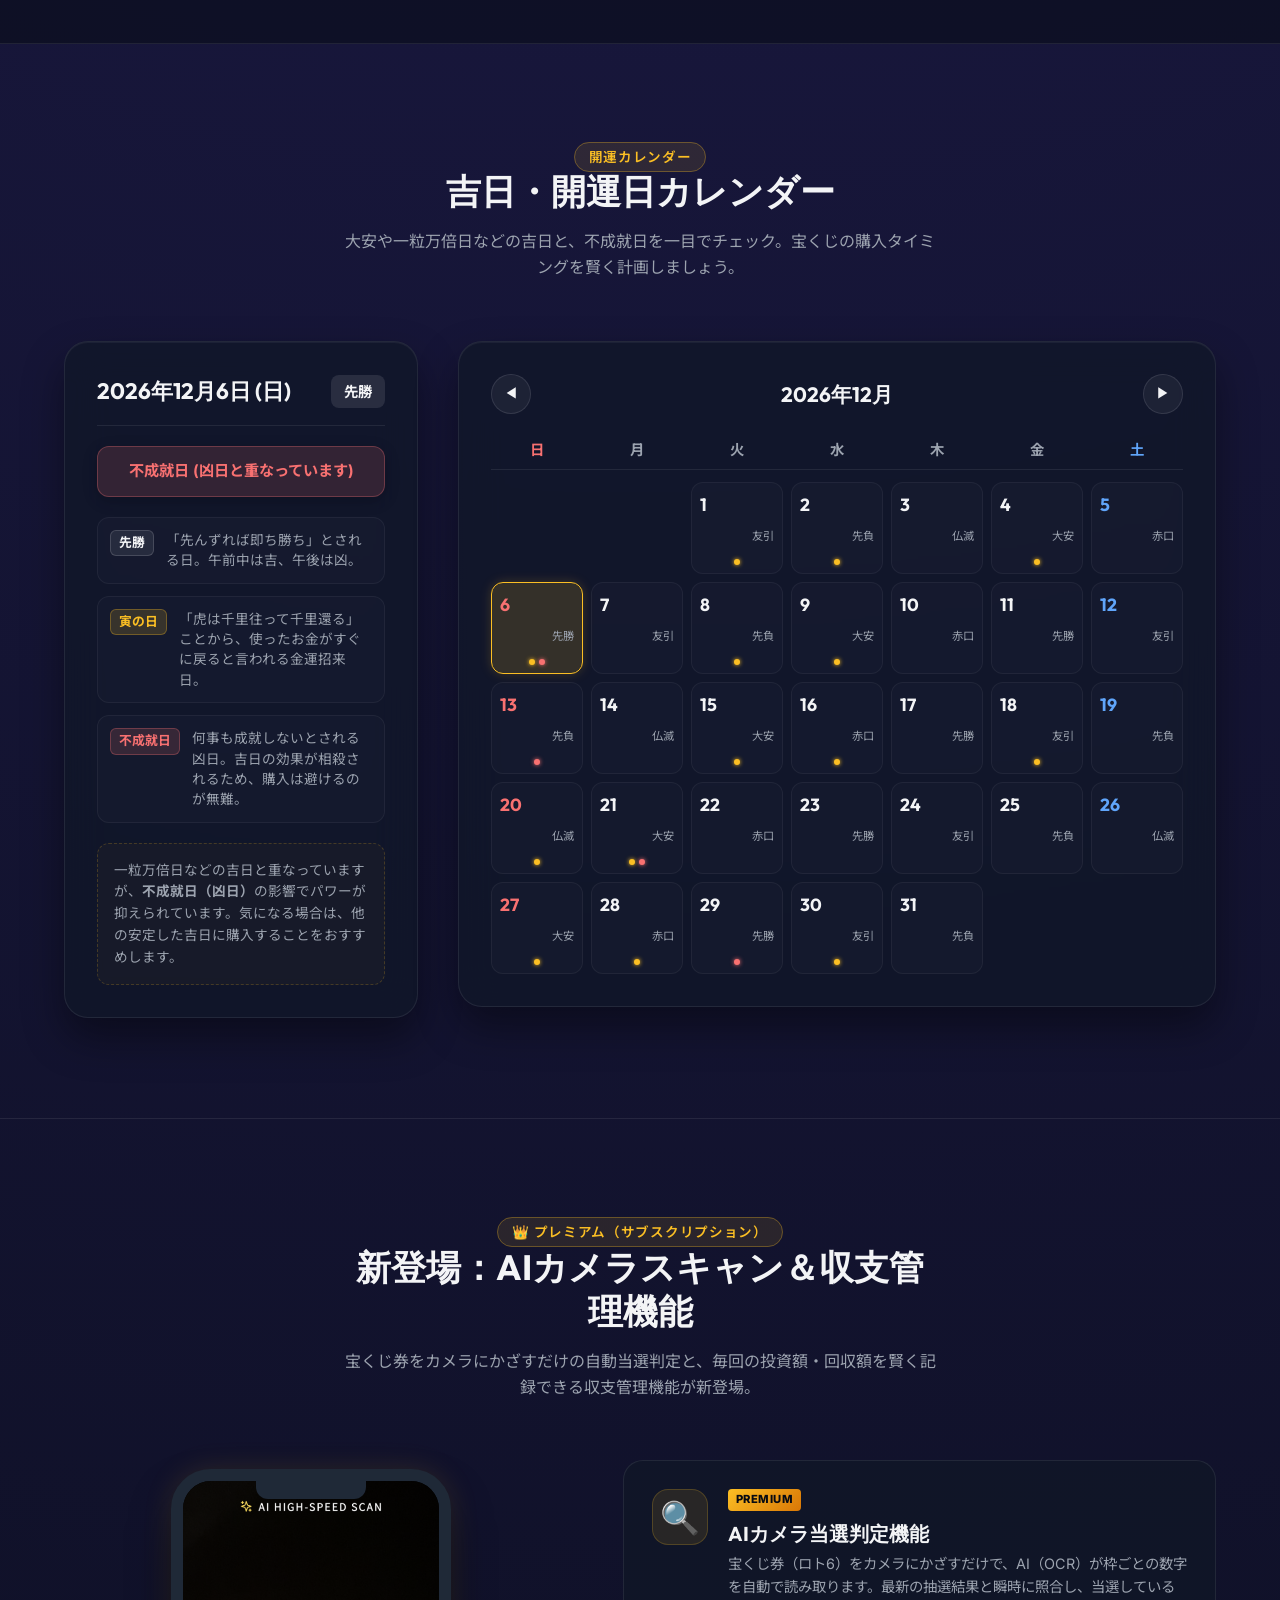
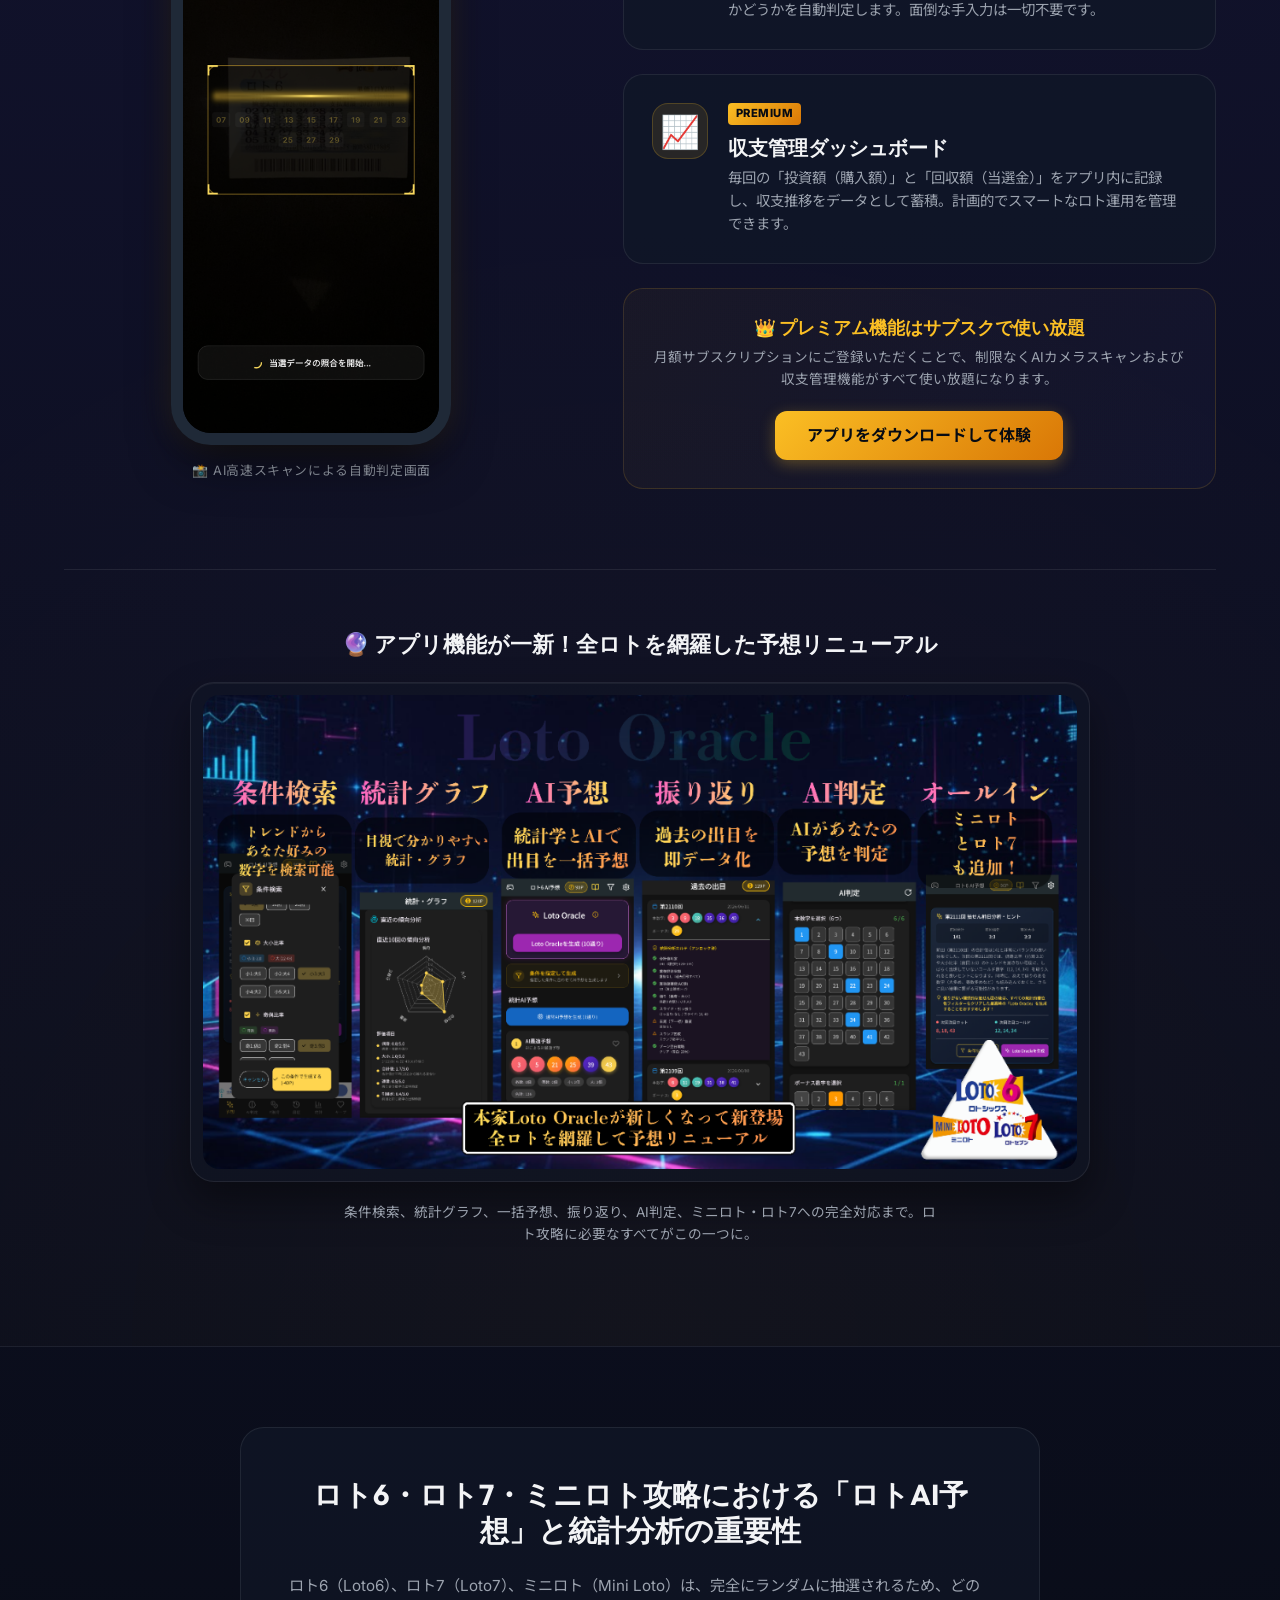
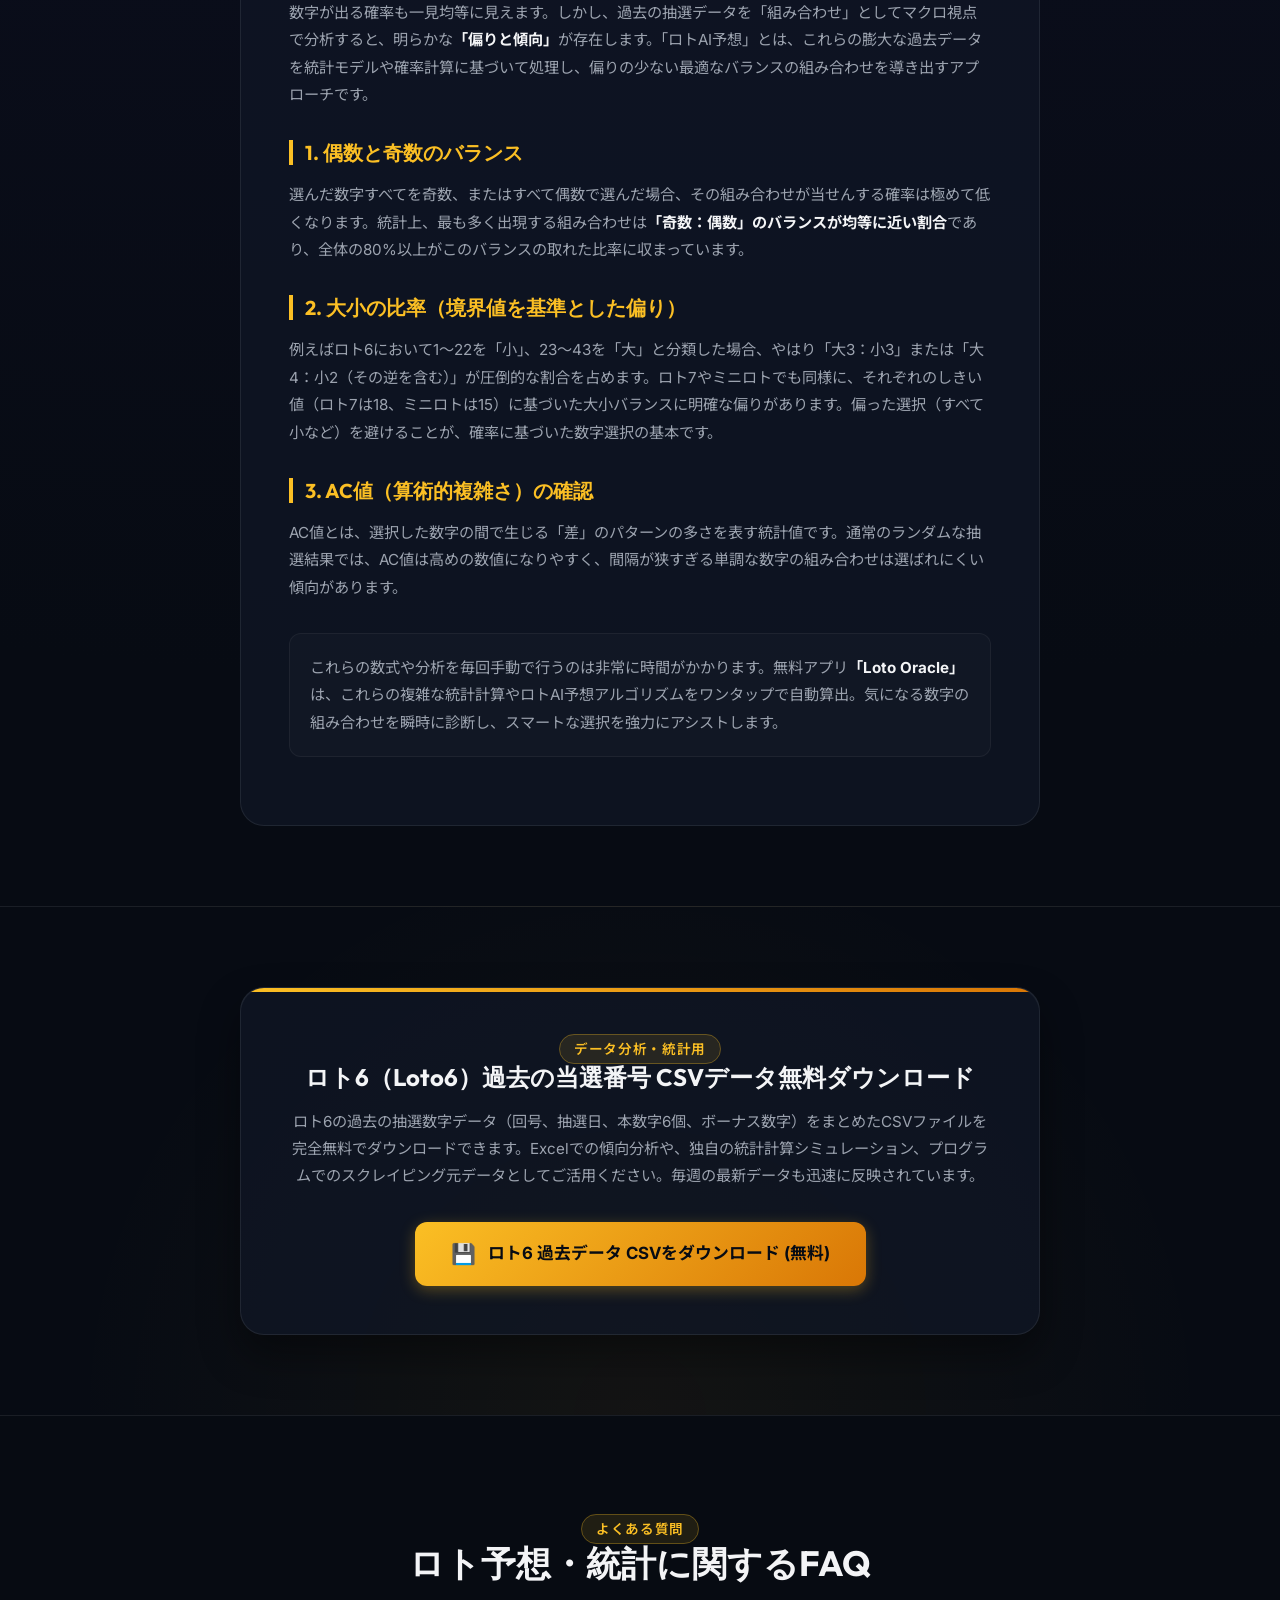
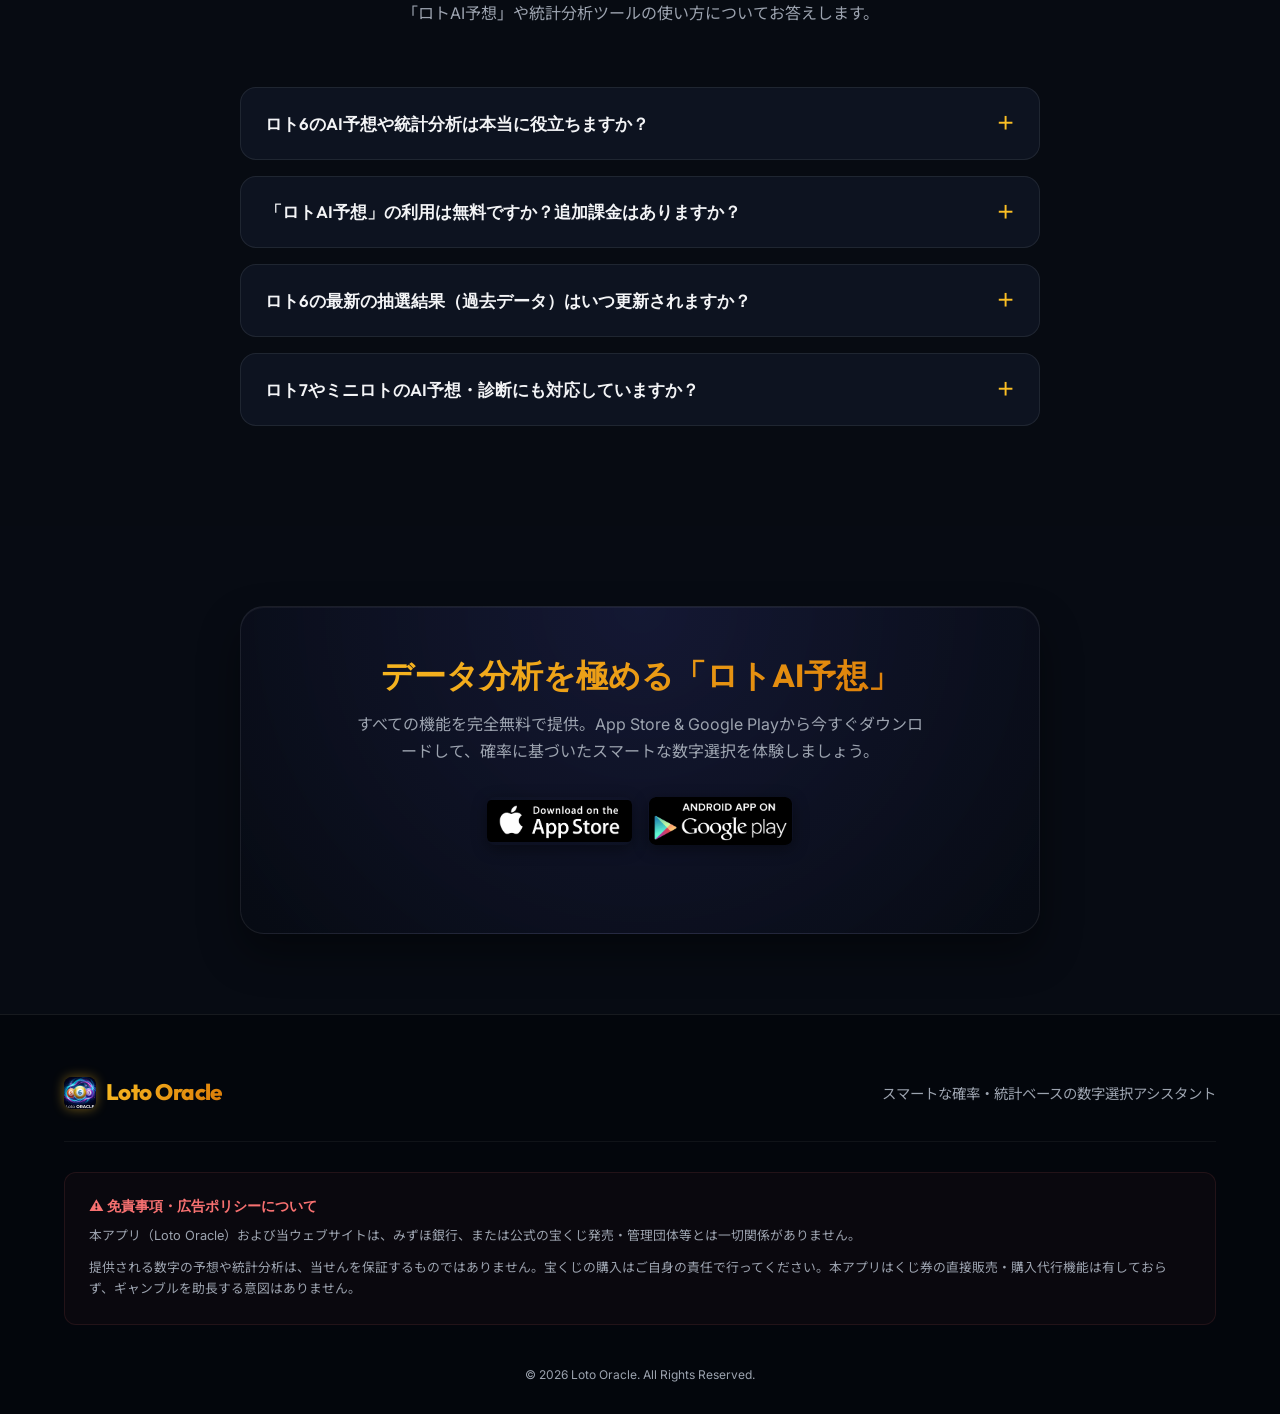
==== commit bf0df347: "feat: add Loto 6 CSV data download and FAQ schema for SEO" ====
--- a/index.html
+++ b/index.html
@@ -1,6 +1,16 @@
 <!DOCTYPE html>
 <html lang="ja">
 <head>
+    <!-- Google tag (gtag.js) -->
+    <script async src="https://www.googletagmanager.com/gtag/js?id=AW-1013650085"></script>
+    <script>
+      window.dataLayer = window.dataLayer || [];
+      function gtag(){dataLayer.push(arguments);}
+      gtag('js', new Date());
+
+      gtag('config', 'AW-1013650085');
+    </script>
+
     <meta charset="UTF-8">
     <meta name="viewport" content="width=device-width, initial-scale=1.0">
     <title>ロトAI予想＆統計分析シミュレーター | Loto Oracle 公式サイト</title>
@@ -49,6 +59,48 @@
       }
     }
     </script>
+    
+    <!-- FAQ JSON-LD Schema for SEO -->
+    <script type="application/ld+json">
+    {
+      "@context": "https://schema.org",
+      "@type": "FAQPage",
+      "mainEntity": [
+        {
+          "@type": "Question",
+          "name": "ロト6のAI予想や統計分析は本当に役立ちますか？",
+          "acceptedAnswer": {
+            "@type": "Answer",
+            "text": "ロト6はランダムに抽選されますが、奇数・偶数の比率や大小バランスなど、過去数千回のデータには統計的な偏り（出現確率の高いパターン）が存在します。Loto Oracleの「ロトAI予想」は、これらの偏りを解析し、極端に当せん確率の低い組み合わせ（すべて偶数など）を避ける確率重視の数字選びをサポートします。"
+          }
+        },
+        {
+          "@type": "Question",
+          "name": "「ロトAI予想」の利用は無料ですか？追加課金はありますか？",
+          "acceptedAnswer": {
+            "@type": "Answer",
+            "text": "はい、ロト6・ロト7・ミニロトの統計シミュレーターやAI予想機能はすべて無料でご利用いただけます。一部の高度なプレミアム機能（AIカメラスキャンや収支管理）のみ月額サブスクリプションで提供していますが、基本的な分析機能は広告表示のみでいつでも無料です。"
+          }
+        },
+        {
+          "@type": "Question",
+          "name": "ロト6の最新の抽選結果（過去データ）はいつ更新されますか？",
+          "acceptedAnswer": {
+            "@type": "Answer",
+            "text": "ロト6の抽選が行われる毎週月曜日と木曜日の抽選日当日、公式データが発表され次第、アプリ内の過去当せん番号データは自動的かつ迅速に更新されます。常に最新の統計に基づいた分析・ロト予想が可能です。"
+          }
+        },
+        {
+          "@type": "Question",
+          "name": "ロト7やミニロトのAI予想・診断にも対応していますか？",
+          "acceptedAnswer": {
+            "@type": "Answer",
+            "text": "はい。ロト6だけでなく、ロト7（毎週金曜日抽選）およびミニロト（毎週火曜日抽選）の統計診断・AI予想にも完全対応しています。それぞれのくじに応じた大小基準やAC値の計算ロジックが組み込まれています。"
+          }
+        }
+      ]
+    }
+    </script>
 </head>
 <body>
 
@@ -169,7 +221,7 @@
                                         </div>
                                     </div>
                                     <div class="result-footer-cta">
-                                        <p>アプリ版なら、さらに詳細な**AC値**や**スランプ数字**の判定、過去データとの完全一致チェック機能が無料で利用可能です！</p>
+                                        <p>アプリ版なら、さらに詳細な<strong>AC値</strong>や<strong>スランプ数字</strong>の判定、過去データとの完全一致チェック機能が無料で利用可能です！</p>
                                         <a href="https://onelink.to/76cms6" class="btn-small-download">アプリでさらに詳しく診断する 🚀</a>
                                     </div>
                                 </div>
@@ -213,7 +265,128 @@
             </div>
         </section>
 
-        <!-- SEO Article & Statistical Knowledge Section -->
+        <!-- Lucky Day Calendar Section -->
+        <section class="lucky-calendar-section" id="lucky-calendar">
+            <div class="container">
+                <div class="section-header">
+                    <span class="badge">開運カレンダー</span>
+                    <h2>吉日・開運日カレンダー</h2>
+                    <p class="section-desc">大安や一粒万倍日などの吉日と、不成就日を一目でチェック。宝くじの購入タイミングを賢く計画しましょう。</p>
+                </div>
+                
+                <div class="calendar-container">
+                    <!-- Left: Day Detail Card -->
+                    <div class="calendar-detail-card">
+                        <div class="detail-header">
+                            <span class="detail-date-label" id="web-detail-date">2026年3月5日 (木)</span>
+                            <span class="detail-rokuyou-badge" id="web-detail-rokuyou">大安</span>
+                        </div>
+                        <div class="detail-body">
+                            <!-- Special Combination Banners (Dynamic) -->
+                            <div class="special-banners" id="web-special-banners">
+                                <!-- Dynamic banner -->
+                            </div>
+                            
+                            <!-- Auspicious Days List -->
+                            <div class="lucky-events-list" id="web-lucky-events-list">
+                                <!-- Dynamic events list -->
+                            </div>
+                            
+                            <!-- Daily Advice / Info -->
+                            <div class="lucky-advice-box" id="web-lucky-advice-box">
+                                <!-- Dynamic advice text -->
+                            </div>
+                        </div>
+                    </div>
+                    
+                    <!-- Right: Monthly Calendar View -->
+                    <div class="calendar-view-card">
+                        <div class="calendar-nav-header">
+                            <button type="button" class="nav-btn" id="btn-prev-month">◀</button>
+                            <h3 class="current-month-label" id="web-month-label">2026年3月</h3>
+                            <button type="button" class="nav-btn" id="btn-next-month">▶</button>
+                        </div>
+                        
+                        <div class="calendar-grid-header">
+                            <div>日</div>
+                            <div>月</div>
+                            <div>火</div>
+                            <div>水</div>
+                            <div>木</div>
+                            <div>金</div>
+                            <div>土</div>
+                        </div>
+                        
+                        <div class="calendar-days-grid" id="web-calendar-days-grid">
+                            <!-- Days dynamically generated -->
+                        </div>
+                    </div>
+                </div>
+            </div>
+        </section>
+
+        <!-- Premium Features Spotlight Section -->
+        <section class="premium-section" id="premium">
+            <div class="container">
+                <div class="section-header">
+                    <span class="badge">👑 プレミアム（サブスクリプション）</span>
+                    <h2>新登場：AIカメラスキャン＆収支管理機能</h2>
+                    <p class="section-desc">宝くじ券をカメラにかざすだけの自動当選判定と、毎回の投資額・回収額を賢く記録できる収支管理機能が新登場。</p>
+                </div>
+                
+                <div class="premium-layout">
+                    <!-- Left: CSS Phone Mockup for Scanner -->
+                    <div class="premium-showcase">
+                        <div class="phone-mockup">
+                            <div class="phone-screen">
+                                <img src="screenshot-scan.png" alt="AIカメラスキャナー画面">
+                            </div>
+                        </div>
+                        <span class="showcase-label">📸 AI高速スキャンによる自動判定画面</span>
+                    </div>
+                    
+                    <!-- Right: Premium Features Detail -->
+                    <div class="premium-details">
+                        <div class="premium-card">
+                            <div class="premium-icon-box">🔍</div>
+                            <div class="premium-text-box">
+                                <span class="card-status-badge">PREMIUM</span>
+                                <h3>AIカメラ当選判定機能</h3>
+                                <p>
+                                    宝くじ券（ロト6）をカメラにかざすだけで、AI（OCR）が枠ごとの数字を自動で読み取ります。最新の抽選結果と瞬時に照合し、当選しているかどうかを自動判定します。面倒な手入力は一切不要です。
+                                </p>
+                            </div>
+                        </div>
+                        
+                        <div class="premium-card">
+                            <div class="premium-icon-box">📈</div>
+                            <div class="premium-text-box">
+                                <span class="card-status-badge">PREMIUM</span>
+                                <h3>収支管理ダッシュボード</h3>
+                                <p>
+                                    毎回の「投資額（購入額）」と「回収額（当選金）」をアプリ内に記録し、収支推移をデータとして蓄積。計画的でスマートなロト運用を管理できます。
+                                </p>
+                            </div>
+                        </div>
+                        
+                        <div class="premium-cta-card">
+                            <h4>👑 プレミアム機能はサブスクで使い放題</h4>
+                            <p>月額サブスクリプションにご登録いただくことで、制限なくAIカメラスキャンおよび収支管理機能がすべて使い放題になります。</p>
+                            <a href="https://onelink.to/76cms6" class="btn-premium-download">アプリをダウンロードして体験</a>
+                        </div>
+                    </div>
+                </div>
+
+                <!-- Showcase Banner (Wide features image from user) -->
+                <div class="banner-wrapper">
+                    <h3>🔮 アプリ機能が一新！全ロトを網羅した予想リニューアル</h3>
+                    <div class="features-banner-container">
+                        <img src="features-banner.png" alt="Loto Oracle 新生機能一覧" class="features-banner-img">
+                    </div>
+                    <p class="banner-desc">条件検索、統計グラフ、一括予想、振り返り、AI判定、ミニロト・ロト7への完全対応まで。ロト攻略に必要なすべてがこの一つに。</p>
+                </div>
+            </div>
+        </section>
         <section class="seo-article-section">
             <div class="container">
                 <article class="seo-article">
@@ -240,6 +413,75 @@
             </div>
         </section>
 
+        <!-- CSV Data Download Section (SEO Link Magnet) -->
+        <section class="data-download-section" id="data-download">
+            <div class="container">
+                <div class="download-card-wrapper">
+                    <div class="download-card-content">
+                        <span class="badge">データ分析・統計用</span>
+                        <h2>ロト6（Loto6）過去の当選番号 CSVデータ無料ダウンロード</h2>
+                        <p class="download-card-desc">
+                            ロト6の過去の抽選数字データ（回号、抽選日、本数字6個、ボーナス数字）をまとめたCSVファイルを完全無料でダウンロードできます。Excelでの傾向分析や、独自の統計計算シミュレーション、プログラムでのスクレイピング元データとしてご活用ください。毎週の最新データも迅速に反映されています。
+                        </p>
+                        <div class="download-action-container">
+                            <a href="loto6_history.csv" download="loto6_history.csv" class="btn-csv-download" id="btn-csv-download">
+                                <span class="btn-icon">💾</span> ロト6 過去データ CSVをダウンロード (無料)
+                            </a>
+                        </div>
+                    </div>
+                </div>
+            </div>
+        </section>
+
+        <!-- FAQ Section -->
+        <section class="faq-section" id="faq">
+            <div class="container">
+                <div class="section-header">
+                    <span class="badge">よくある質問</span>
+                    <h2>ロト予想・統計に関するFAQ</h2>
+                    <p class="section-desc">「ロトAI予想」や統計分析ツールの使い方についてお答えします。</p>
+                </div>
+                <div class="faq-list">
+                    <div class="faq-item">
+                        <div class="faq-question">
+                            <h4>ロト6のAI予想や統計分析は本当に役立ちますか？</h4>
+                            <span class="faq-toggle-icon">＋</span>
+                        </div>
+                        <div class="faq-answer">
+                            <p>ロト6はランダムに抽選されますが、奇数・偶数の比率や大小バランスなど、過去数千回のデータには統計的な偏り（出現確率の高いパターン）が存在します。Loto Oracleの「ロトAI予想」は、これらの偏りを解析し、極端に当せん確率の低い組み合わせ（すべて偶数など）を避ける確率重視の数字選びをサポートします。</p>
+                        </div>
+                    </div>
+                    <div class="faq-item">
+                        <div class="faq-question">
+                            <h4>「ロトAI予想」の利用は無料ですか？追加課金はありますか？</h4>
+                            <span class="faq-toggle-icon">＋</span>
+                        </div>
+                        <div class="faq-answer">
+                            <p>はい、ロト6・ロト7・ミニロトの統計シミュレーターやAI予想機能はすべて無料でご利用いただけます。一部の高度なプレミアム機能（AIカメラスキャンや収支管理）のみ月額サブスクリプションで提供していますが、基本的な分析機能は広告表示のみでいつでも無料です。</p>
+                        </div>
+                    </div>
+                    <div class="faq-item">
+                        <div class="faq-question">
+                            <h4>ロト6の最新の抽選結果（過去データ）はいつ更新されますか？</h4>
+                            <span class="faq-toggle-icon">＋</span>
+                        </div>
+                        <div class="faq-answer">
+                            <p>ロト6の抽選が行われる毎週月曜日と木曜日の抽選日当日、公式データが発表され次第、アプリ内の過去当せん番号データは自動的かつ迅速に更新されます。常に最新の統計に基づいた分析・ロト予想が可能です。</p>
+                        </div>
+                    </div>
+                    <div class="faq-item">
+                        <div class="faq-question">
+                            <h4>ロト7やミニロトのAI予想・診断にも対応していますか？</h4>
+                            <span class="faq-toggle-icon">＋</span>
+                        </div>
+                        <div class="faq-answer">
+                            <p>はい。ロト6だけでなく、ロト7（毎週金曜日抽選）およびミニロト（毎週火曜日抽選）の統計診断・AI予想にも完全対応しています。それぞれのくじに応じた大小基準やAC値の計算ロジックが組み込まれています。</p>
+                        </div>
+                    </div>
+                </div>
+            </div>
+        </section>
+
         <!-- App Download CTA Section -->
         <section class="app-download-section">
             <div class="container">
--- a/style.css
+++ b/style.css
@@ -898,3 +898,727 @@
 .result-content {
     animation: fadeIn 0.4s ease-out forwards;
 }
+
+/* Premium Features Spotlight Section */
+.premium-section {
+    padding: 100px 0;
+    border-bottom: 1px solid var(--bg-card-border);
+    background: radial-gradient(circle at 50% 100%, rgba(251, 191, 36, 0.03) 0%, rgba(7, 11, 19, 0) 60%);
+}
+
+.premium-layout {
+    display: grid;
+    grid-template-columns: 1fr 1.2fr;
+    gap: 64px;
+    align-items: center;
+    margin-bottom: 80px;
+}
+
+.premium-showcase {
+    display: flex;
+    flex-direction: column;
+    align-items: center;
+    position: relative;
+}
+
+.phone-mockup {
+    position: relative;
+    width: 280px;
+    height: 576px;
+    border: 12px solid #1f2937;
+    border-radius: 40px;
+    background: #000;
+    box-shadow: 0 25px 50px -12px rgba(0, 0, 0, 0.7), 0 0 30px rgba(251, 191, 36, 0.12);
+    overflow: hidden;
+    margin-bottom: 16px;
+    transition: var(--transition-smooth);
+}
+
+.phone-mockup:hover {
+    transform: translateY(-5px);
+    box-shadow: 0 30px 60px -10px rgba(0, 0, 0, 0.8), 0 0 40px rgba(251, 191, 36, 0.2);
+}
+
+.phone-mockup::before {
+    content: '';
+    position: absolute;
+    top: 0;
+    left: 50%;
+    transform: translateX(-50%);
+    width: 110px;
+    height: 18px;
+    background: #1f2937;
+    border-bottom-left-radius: 12px;
+    border-bottom-right-radius: 12px;
+    z-index: 10;
+}
+
+.phone-screen {
+    width: 100%;
+    height: 100%;
+    overflow: hidden;
+}
+
+.phone-screen img {
+    width: 100%;
+    height: 100%;
+    object-fit: cover;
+}
+
+.showcase-label {
+    font-size: 0.8rem;
+    color: var(--text-secondary);
+    letter-spacing: 0.05em;
+}
+
+.premium-details {
+    display: flex;
+    flex-direction: column;
+    gap: 24px;
+}
+
+.premium-card {
+    background: var(--bg-card);
+    border: 1px solid var(--bg-card-border);
+    border-radius: 20px;
+    padding: 28px;
+    display: flex;
+    gap: 20px;
+    transition: var(--transition-smooth);
+}
+
+.premium-card:hover {
+    transform: translateY(-2px);
+    border-color: rgba(251, 191, 36, 0.2);
+}
+
+.premium-icon-box {
+    font-size: 2rem;
+    background: rgba(251, 191, 36, 0.1);
+    border: 1px solid rgba(251, 191, 36, 0.2);
+    border-radius: 16px;
+    width: 56px;
+    height: 56px;
+    display: flex;
+    align-items: center;
+    justify-content: center;
+    flex-shrink: 0;
+}
+
+.premium-text-box h3 {
+    font-size: 1.25rem;
+    margin-bottom: 6px;
+    color: var(--text-primary);
+}
+
+.card-status-badge {
+    display: inline-block;
+    background: linear-gradient(135deg, #fbbf24 0%, #d97706 100%);
+    color: #070b13;
+    font-size: 0.7rem;
+    font-weight: 800;
+    padding: 2px 8px;
+    border-radius: 4px;
+    margin-bottom: 10px;
+    letter-spacing: 0.05em;
+    vertical-align: middle;
+}
+
+.premium-text-box p {
+    font-size: 0.9rem;
+    color: var(--text-secondary);
+    line-height: 1.6;
+}
+
+.premium-cta-card {
+    background: linear-gradient(135deg, rgba(251, 191, 36, 0.04) 0%, rgba(99, 102, 241, 0.04) 100%);
+    border: 1px solid rgba(251, 191, 36, 0.15);
+    border-radius: 20px;
+    padding: 28px;
+    text-align: center;
+    transition: var(--transition-smooth);
+}
+
+.premium-cta-card:hover {
+    border-color: rgba(251, 191, 36, 0.3);
+}
+
+.premium-cta-card h4 {
+    font-size: 1.1rem;
+    color: var(--gold);
+    margin-bottom: 8px;
+}
+
+.premium-cta-card p {
+    font-size: 0.85rem;
+    color: var(--text-secondary);
+    margin-bottom: 20px;
+}
+
+.btn-premium-download {
+    display: inline-block;
+    background: var(--primary-grad);
+    color: #070b13;
+    padding: 12px 32px;
+    border-radius: 12px;
+    font-weight: 700;
+    text-decoration: none;
+    transition: var(--transition-smooth);
+    box-shadow: 0 4px 15px rgba(251, 191, 36, 0.3);
+}
+
+.btn-premium-download:hover {
+    transform: translateY(-2px);
+    box-shadow: 0 6px 20px rgba(251, 191, 36, 0.5);
+}
+
+/* Banner section style */
+.banner-wrapper {
+    border-top: 1px solid rgba(255, 255, 255, 0.08);
+    padding-top: 60px;
+    margin-top: 60px;
+    text-align: center;
+}
+
+.banner-wrapper h3 {
+    font-size: 1.4rem;
+    margin-bottom: 24px;
+    color: var(--text-primary);
+}
+
+.features-banner-container {
+    background: rgba(17, 24, 39, 0.4);
+    border: 1px solid var(--bg-card-border);
+    padding: 12px;
+    border-radius: 24px;
+    max-width: 900px;
+    margin: 0 auto 20px auto;
+    box-shadow: var(--shadow-premium);
+    overflow: hidden;
+    transition: var(--transition-smooth);
+}
+
+.features-banner-container:hover {
+    border-color: rgba(99, 102, 241, 0.3);
+    box-shadow: 0 20px 40px rgba(99, 102, 241, 0.1);
+}
+
+.features-banner-img {
+    width: 100%;
+    height: auto;
+    display: block;
+    border-radius: 16px;
+    object-fit: cover;
+}
+
+.banner-desc {
+    font-size: 0.85rem;
+    color: var(--text-secondary);
+    max-width: 600px;
+    margin: 0 auto;
+    line-height: 1.6;
+}
+
+/* Premium Responsive Styles */
+@media (max-width: 1024px) {
+    .premium-layout {
+        grid-template-columns: 1fr;
+        gap: 48px;
+    }
+    
+    .premium-showcase {
+        order: 1; /* Mockup below descriptions on medium screens */
+    }
+}
+
+/* ==========================================================================
+   Lucky Day Calendar Section
+   ========================================================================== */
+.lucky-calendar-section {
+    padding: 100px 0;
+    border-bottom: 1px solid var(--bg-card-border);
+    position: relative;
+}
+
+.calendar-container {
+    display: grid;
+    grid-template-columns: 1fr 1.2fr;
+    gap: 40px;
+    align-items: start;
+    margin-top: 40px;
+}
+
+/* Left: Detail Card */
+.calendar-detail-card {
+    background: var(--bg-card);
+    border: 1px solid var(--bg-card-border);
+    backdrop-filter: blur(20px);
+    -webkit-backdrop-filter: blur(20px);
+    border-radius: 24px;
+    padding: 32px;
+    box-shadow: var(--shadow-premium);
+    min-height: 440px;
+    display: flex;
+    flex-direction: column;
+}
+
+.detail-header {
+    display: flex;
+    justify-content: space-between;
+    align-items: center;
+    border-bottom: 1px solid rgba(255, 255, 255, 0.08);
+    padding-bottom: 16px;
+    margin-bottom: 20px;
+}
+
+.detail-date-label {
+    font-family: var(--font-display);
+    font-size: 1.4rem;
+    font-weight: 700;
+    color: var(--text-primary);
+}
+
+.detail-rokuyou-badge {
+    background: rgba(255, 255, 255, 0.1);
+    color: var(--text-primary);
+    padding: 4px 12px;
+    border-radius: 8px;
+    font-size: 0.9rem;
+    font-weight: 700;
+    border: 1px solid transparent;
+}
+
+.detail-rokuyou-badge.daian {
+    background: rgba(248, 113, 113, 0.2);
+    color: var(--red-accent);
+    border: 1px solid rgba(248, 113, 113, 0.4);
+}
+
+.detail-rokuyou-badge.butsumetsu {
+    background: rgba(156, 163, 175, 0.2);
+    color: #9ca3af;
+    border: 1px solid rgba(156, 163, 175, 0.4);
+}
+
+.special-banners {
+    display: flex;
+    flex-direction: column;
+    gap: 12px;
+    margin-bottom: 20px;
+}
+
+.special-banner {
+    padding: 12px 16px;
+    border-radius: 12px;
+    font-size: 0.95rem;
+    font-weight: 700;
+    text-align: center;
+    box-shadow: 0 4px 15px rgba(0,0,0,0.2);
+}
+
+.special-banner.super-lucky {
+    background: linear-gradient(135deg, #fbbf24 0%, #d97706 100%);
+    color: #070b13;
+    box-shadow: 0 4px 20px rgba(251, 191, 36, 0.4);
+}
+
+.special-banner.money-lucky {
+    background: linear-gradient(135deg, #f59e0b 0%, #b45309 100%);
+    color: #ffffff;
+    box-shadow: 0 4px 20px rgba(245, 158, 11, 0.3);
+}
+
+.special-banner.fujojubi-warning {
+    background: rgba(248, 113, 113, 0.15);
+    color: var(--red-accent);
+    border: 1px solid rgba(248, 113, 113, 0.3);
+}
+
+.lucky-events-list {
+    display: flex;
+    flex-direction: column;
+    gap: 12px;
+    margin-bottom: 20px;
+    flex-grow: 1;
+}
+
+.event-item {
+    display: flex;
+    align-items: flex-start;
+    gap: 12px;
+    background: rgba(255, 255, 255, 0.02);
+    padding: 12px;
+    border-radius: 12px;
+    border: 1px solid rgba(255, 255, 255, 0.05);
+}
+
+.event-badge {
+    background: rgba(251, 191, 36, 0.15);
+    color: var(--gold);
+    border: 1px solid rgba(251, 191, 36, 0.3);
+    padding: 2px 8px;
+    border-radius: 6px;
+    font-size: 0.8rem;
+    font-weight: 700;
+    white-space: nowrap;
+}
+
+.event-badge.fujojubi {
+    background: rgba(248, 113, 113, 0.15);
+    color: var(--red-accent);
+    border: 1px solid rgba(248, 113, 113, 0.3);
+}
+
+.event-badge.rokuyou {
+    background: rgba(255, 255, 255, 0.08);
+    color: var(--text-primary);
+    border: 1px solid rgba(255, 255, 255, 0.15);
+}
+
+.event-desc {
+    font-size: 0.85rem;
+    color: var(--text-secondary);
+    line-height: 1.5;
+}
+
+.lucky-advice-box {
+    background: rgba(251, 191, 36, 0.03);
+    border: 1px dashed rgba(251, 191, 36, 0.2);
+    border-radius: 12px;
+    padding: 16px;
+    font-size: 0.85rem;
+    color: var(--text-secondary);
+    line-height: 1.6;
+}
+
+.lucky-advice-box p {
+    margin: 0;
+}
+
+/* Right: Calendar Card */
+.calendar-view-card {
+    background: var(--bg-card);
+    border: 1px solid var(--bg-card-border);
+    backdrop-filter: blur(20px);
+    -webkit-backdrop-filter: blur(20px);
+    border-radius: 24px;
+    padding: 32px;
+    box-shadow: var(--shadow-premium);
+}
+
+.calendar-nav-header {
+    display: flex;
+    justify-content: space-between;
+    align-items: center;
+    margin-bottom: 24px;
+}
+
+.nav-btn {
+    background: rgba(255, 255, 255, 0.05);
+    border: 1px solid rgba(255, 255, 255, 0.1);
+    color: var(--text-primary);
+    border-radius: 50%;
+    width: 40px;
+    height: 40px;
+    display: flex;
+    align-items: center;
+    justify-content: center;
+    cursor: pointer;
+    transition: var(--transition-smooth);
+    font-size: 0.9rem;
+}
+
+.nav-btn:hover {
+    background: rgba(251, 191, 36, 0.1);
+    border-color: var(--gold);
+    color: var(--gold);
+}
+
+.current-month-label {
+    font-family: var(--font-display);
+    font-size: 1.3rem;
+    font-weight: 700;
+}
+
+.calendar-grid-header {
+    display: grid;
+    grid-template-columns: repeat(7, 1fr);
+    gap: 8px;
+    text-align: center;
+    font-weight: 700;
+    font-size: 0.9rem;
+    color: var(--text-secondary);
+    margin-bottom: 12px;
+    padding-bottom: 8px;
+    border-bottom: 1px solid rgba(255, 255, 255, 0.08);
+}
+
+.calendar-grid-header div:first-child {
+    color: var(--red-accent);
+}
+
+.calendar-grid-header div:last-child {
+    color: #60a5fa;
+}
+
+.calendar-days-grid {
+    display: grid;
+    grid-template-columns: repeat(7, 1fr);
+    gap: 8px;
+}
+
+.calendar-day-cell {
+    background: rgba(255, 255, 255, 0.02);
+    border: 1px solid rgba(255, 255, 255, 0.05);
+    border-radius: 12px;
+    aspect-ratio: 1;
+    display: flex;
+    flex-direction: column;
+    justify-content: space-between;
+    padding: 8px;
+    cursor: pointer;
+    transition: var(--transition-smooth);
+    position: relative;
+}
+
+.calendar-day-cell:hover {
+    background: rgba(251, 191, 36, 0.05);
+    border-color: rgba(251, 191, 36, 0.2);
+}
+
+.calendar-day-cell.empty {
+    background: transparent;
+    border: none;
+    cursor: default;
+    pointer-events: none;
+}
+
+.calendar-day-cell.today {
+    background: rgba(99, 102, 241, 0.1);
+    border-color: rgba(99, 102, 241, 0.4);
+}
+
+.calendar-day-cell.selected {
+    background: rgba(251, 191, 36, 0.15) !important;
+    border-color: var(--gold) !important;
+    box-shadow: 0 0 12px rgba(251, 191, 36, 0.2);
+}
+
+.day-number {
+    font-family: var(--font-display);
+    font-size: 1.1rem;
+    font-weight: 700;
+    color: var(--text-primary);
+}
+
+.day-rokuyou {
+    font-size: 0.7rem;
+    color: var(--text-secondary);
+    align-self: flex-end;
+}
+
+.calendar-day-cell.sunday .day-number {
+    color: var(--red-accent);
+}
+
+.calendar-day-cell.saturday .day-number {
+    color: #60a5fa;
+}
+
+/* Indicators container */
+.day-indicators {
+    display: flex;
+    justify-content: center;
+    gap: 4px;
+    margin-top: 4px;
+    height: 6px;
+}
+
+.dot-indicator {
+    width: 6px;
+    height: 6px;
+    border-radius: 50%;
+}
+
+.dot-indicator.lucky {
+    background-color: var(--gold);
+    box-shadow: 0 0 4px var(--gold);
+}
+
+.dot-indicator.fujojubi {
+    background-color: var(--red-accent);
+    box-shadow: 0 0 4px var(--red-accent);
+}
+
+@media (max-width: 1024px) {
+    .calendar-container {
+        grid-template-columns: 1fr;
+        gap: 30px;
+    }
+}
+
+/* FAQ Section */
+.faq-section {
+    padding: 100px 0;
+    background: rgba(7, 11, 19, 0.3);
+    border-top: 1px solid var(--bg-card-border);
+}
+
+.faq-list {
+    max-width: 800px;
+    margin: 0 auto;
+    display: flex;
+    flex-direction: column;
+    gap: 16px;
+}
+
+.faq-item {
+    background: var(--bg-card);
+    border: 1px solid var(--bg-card-border);
+    border-radius: 16px;
+    padding: 20px 24px;
+    cursor: pointer;
+    transition: var(--transition-smooth);
+}
+
+.faq-item:hover {
+    border-color: rgba(251, 191, 36, 0.3);
+    box-shadow: 0 4px 20px rgba(0, 0, 0, 0.2);
+}
+
+.faq-question {
+    display: flex;
+    justify-content: space-between;
+    align-items: center;
+    gap: 16px;
+}
+
+.faq-question h4 {
+    font-size: 1.05rem;
+    font-weight: 600;
+    color: var(--text-primary);
+}
+
+.faq-toggle-icon {
+    font-size: 1.2rem;
+    color: var(--gold);
+    font-weight: bold;
+    transition: var(--transition-smooth);
+}
+
+.faq-item.active .faq-toggle-icon {
+    transform: rotate(45deg);
+}
+
+.faq-answer {
+    max-height: 0;
+    overflow: hidden;
+    transition: max-height 0.3s cubic-bezier(0, 1, 0, 1), padding-top 0.3s ease;
+    padding-top: 0;
+}
+
+.faq-item.active .faq-answer {
+    max-height: 500px;
+    padding-top: 16px;
+    transition: max-height 0.3s cubic-bezier(0.99, 0, 0, 0.99), padding-top 0.3s ease;
+}
+
+.faq-answer p {
+    font-size: 0.9rem;
+    color: var(--text-secondary);
+    line-height: 1.7;
+}
+
+@media (max-width: 768px) {
+    .faq-section {
+        padding: 60px 0;
+    }
+    .faq-item {
+        padding: 16px 20px;
+    }
+    .faq-question h4 {
+        font-size: 0.95rem;
+    }
+}
+
+/* CSV Data Download Section */
+.data-download-section {
+    padding: 80px 0;
+    background: radial-gradient(circle at 50% 100%, rgba(251, 191, 36, 0.05) 0%, rgba(7, 11, 19, 0) 70%);
+    border-top: 1px solid var(--bg-card-border);
+}
+
+.download-card-wrapper {
+    background: var(--bg-card);
+    border: 1px solid var(--bg-card-border);
+    border-radius: 24px;
+    padding: 48px;
+    max-width: 800px;
+    margin: 0 auto;
+    text-align: center;
+    position: relative;
+    overflow: hidden;
+    box-shadow: var(--shadow-premium);
+}
+
+.download-card-wrapper::before {
+    content: '';
+    position: absolute;
+    top: 0;
+    left: 0;
+    width: 100%;
+    height: 4px;
+    background: var(--primary-grad);
+}
+
+.download-card-desc {
+    color: var(--text-secondary);
+    font-size: 0.95rem;
+    line-height: 1.8;
+    margin: 16px 0 32px 0;
+}
+
+.download-action-container {
+    display: flex;
+    justify-content: center;
+}
+
+.btn-csv-download {
+    display: inline-flex;
+    align-items: center;
+    gap: 12px;
+    background: var(--primary-grad);
+    color: #070b13;
+    padding: 16px 36px;
+    border-radius: 12px;
+    font-size: 1.05rem;
+    font-weight: 700;
+    box-shadow: 0 4px 15px rgba(251, 191, 36, 0.3);
+    transition: var(--transition-smooth);
+}
+
+.btn-csv-download:hover {
+    transform: translateY(-2px);
+    box-shadow: 0 8px 25px rgba(251, 191, 36, 0.5);
+}
+
+.btn-csv-download .btn-icon {
+    font-size: 1.25rem;
+}
+
+@media (max-width: 768px) {
+    .data-download-section {
+        padding: 60px 0;
+    }
+    .download-card-wrapper {
+        padding: 32px 20px;
+    }
+    .btn-csv-download {
+        width: 100%;
+        justify-content: center;
+        padding: 14px 20px;
+        font-size: 0.95rem;
+    }
+}
+
+
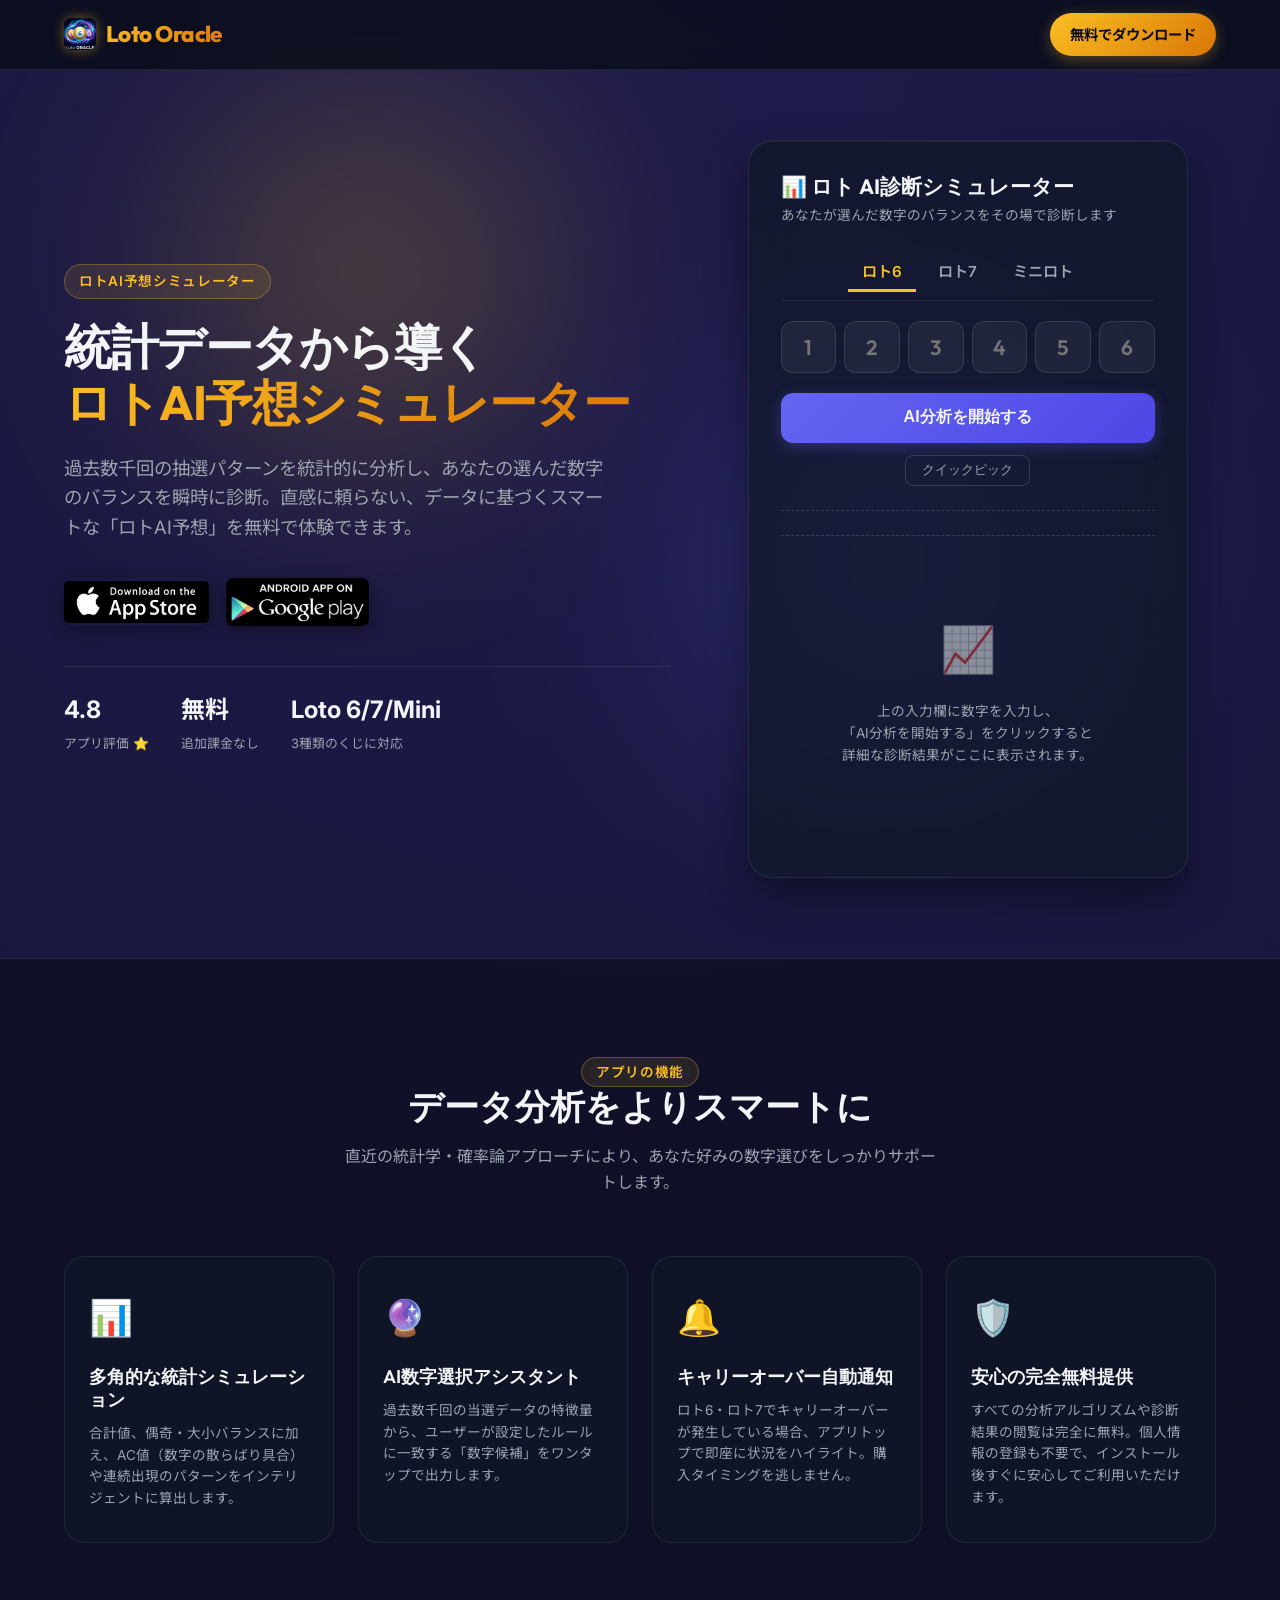
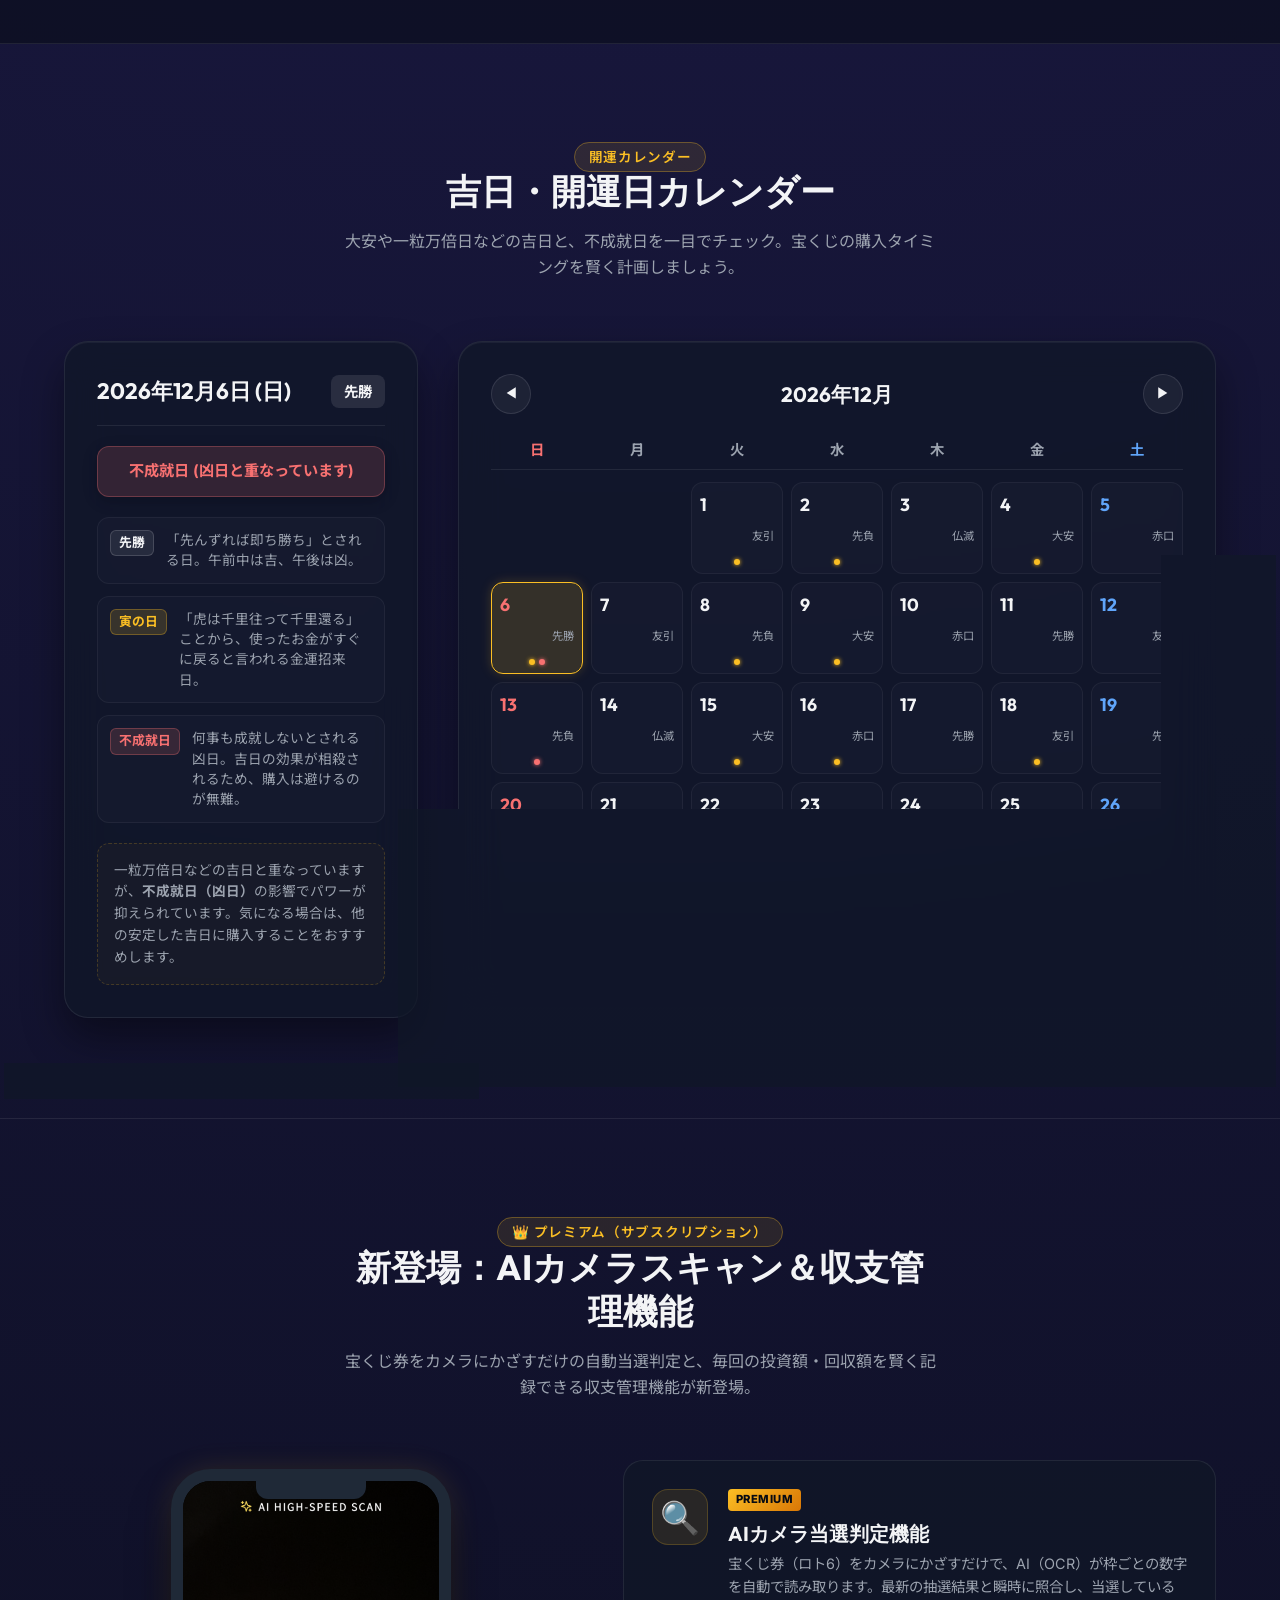
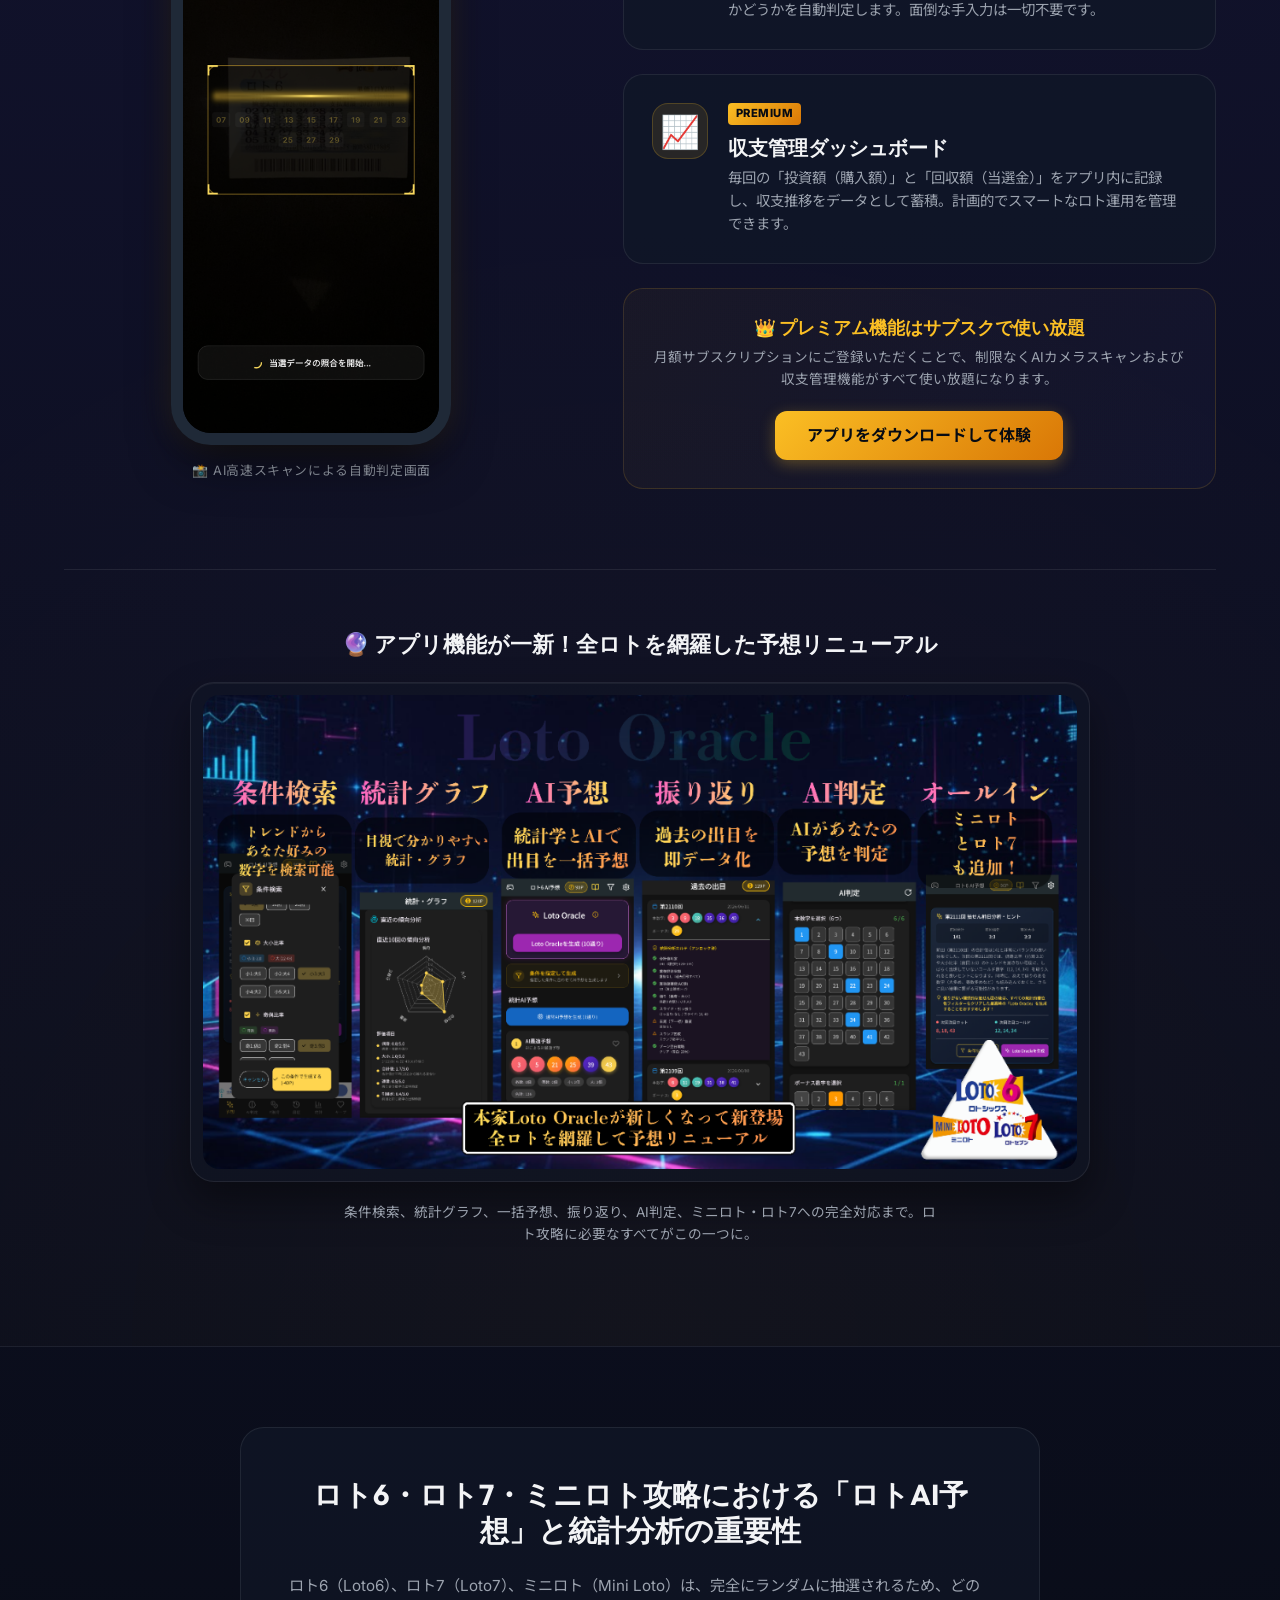
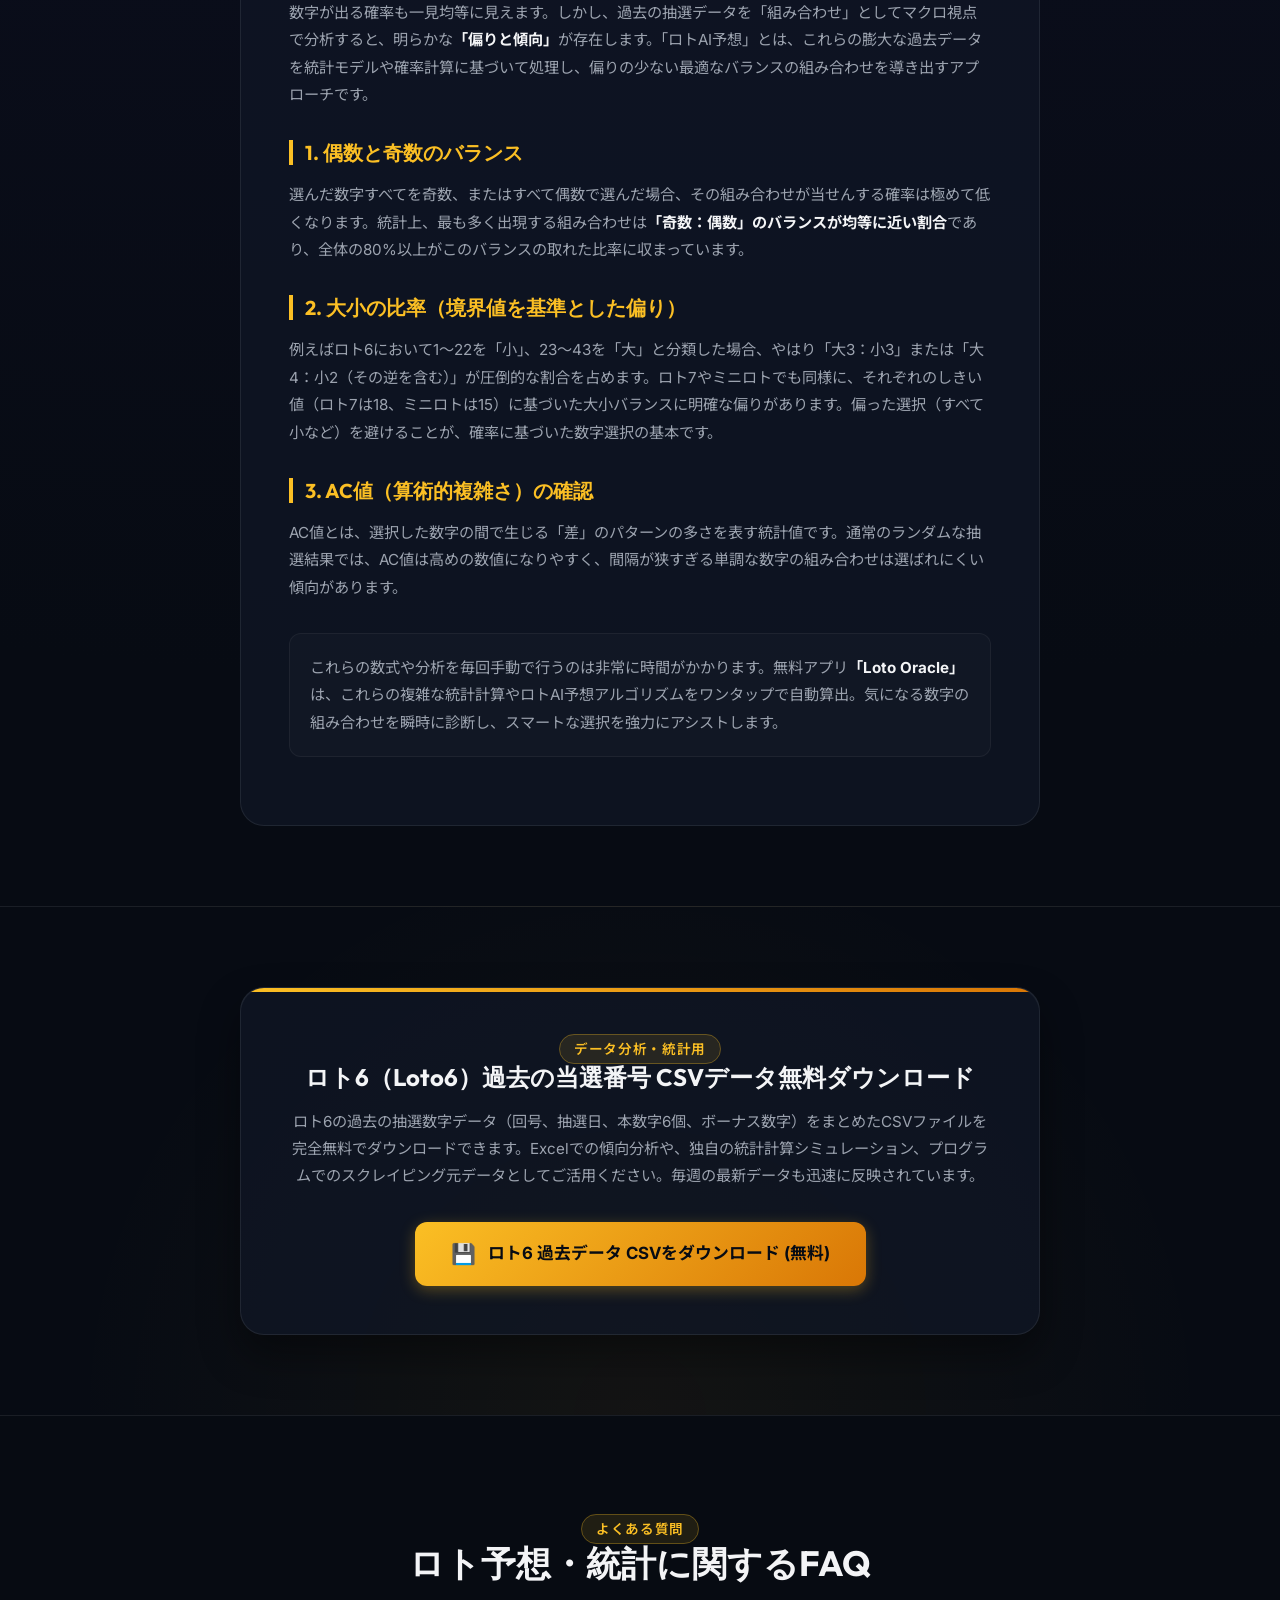
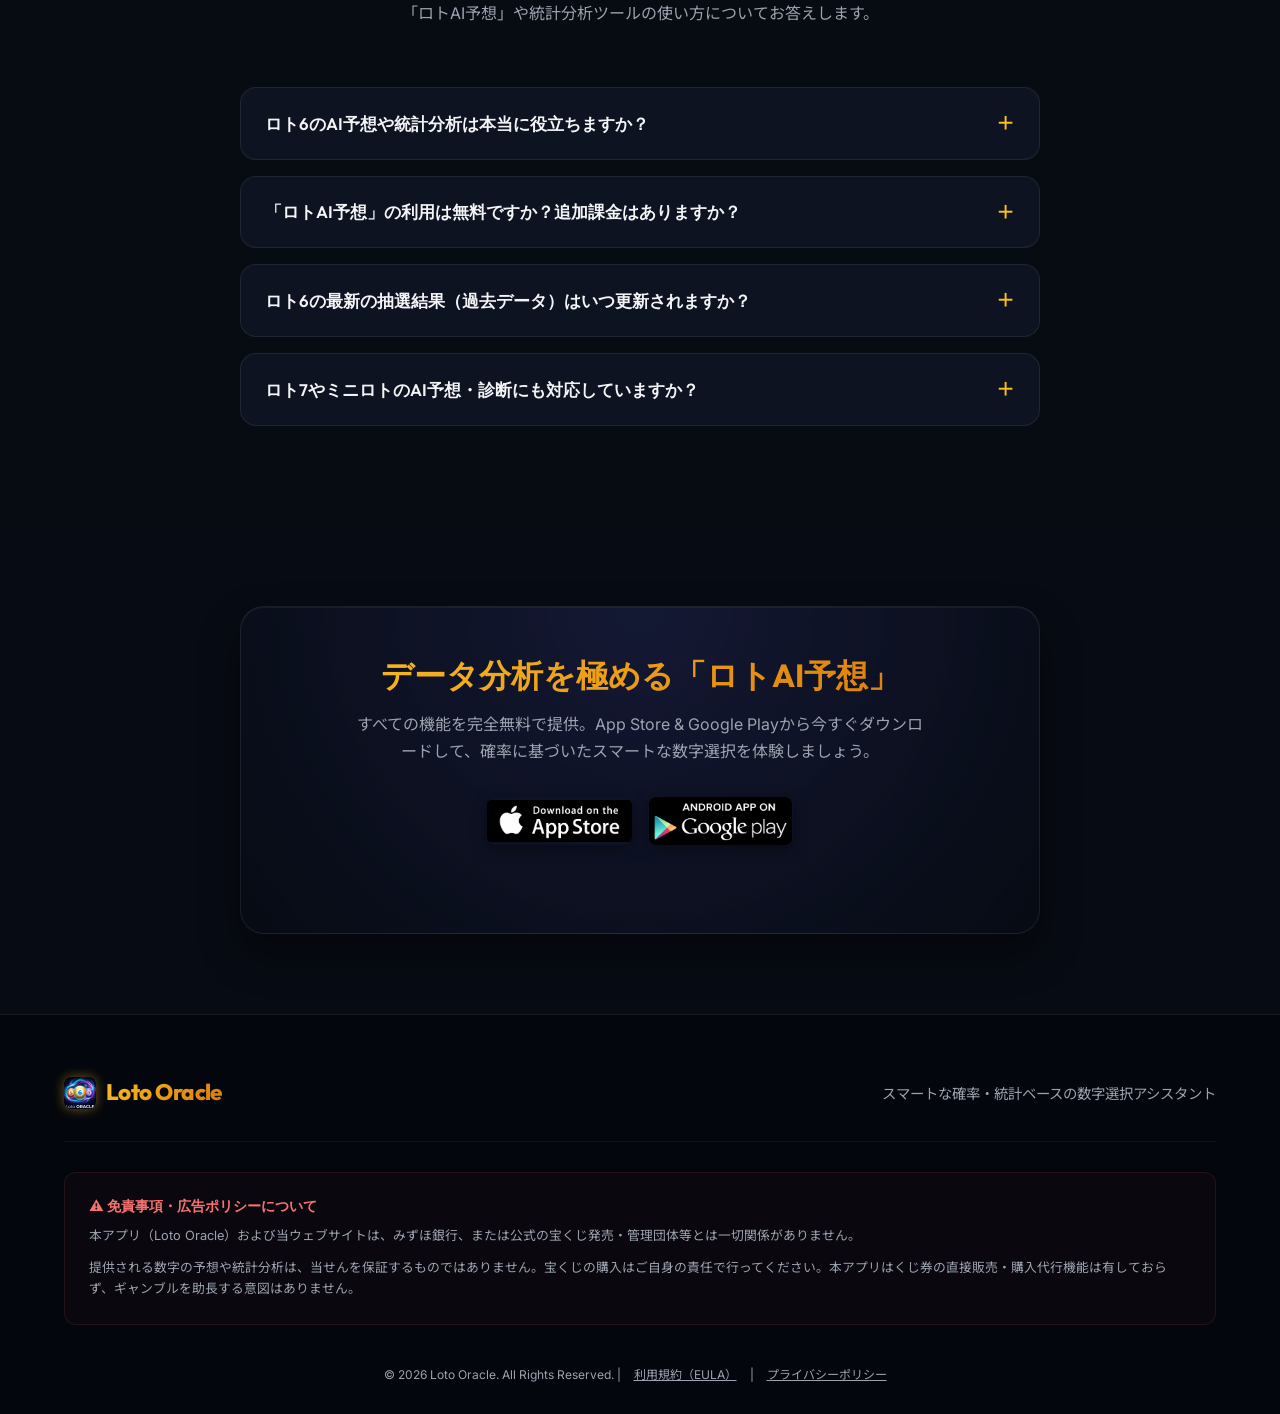
==== commit 6f27fa5d: "feat: Add EULA and Privacy Policy pages for App Store subscription review compliance" ====
--- a/index.html
+++ b/index.html
@@ -523,7 +523,7 @@
             </div>
 
             <div class="footer-bottom">
-                <p class="copyright">&copy; 2026 Loto Oracle. All Rights Reserved.</p>
+                <p class="copyright">&copy; 2026 Loto Oracle. All Rights Reserved. | <a href="terms.html" style="text-decoration: underline; margin: 0 10px;">利用規約（EULA）</a> | <a href="privacy.html" style="text-decoration: underline; margin: 0 10px;">プライバシーポリシー</a></p>
             </div>
         </div>
     </footer>
